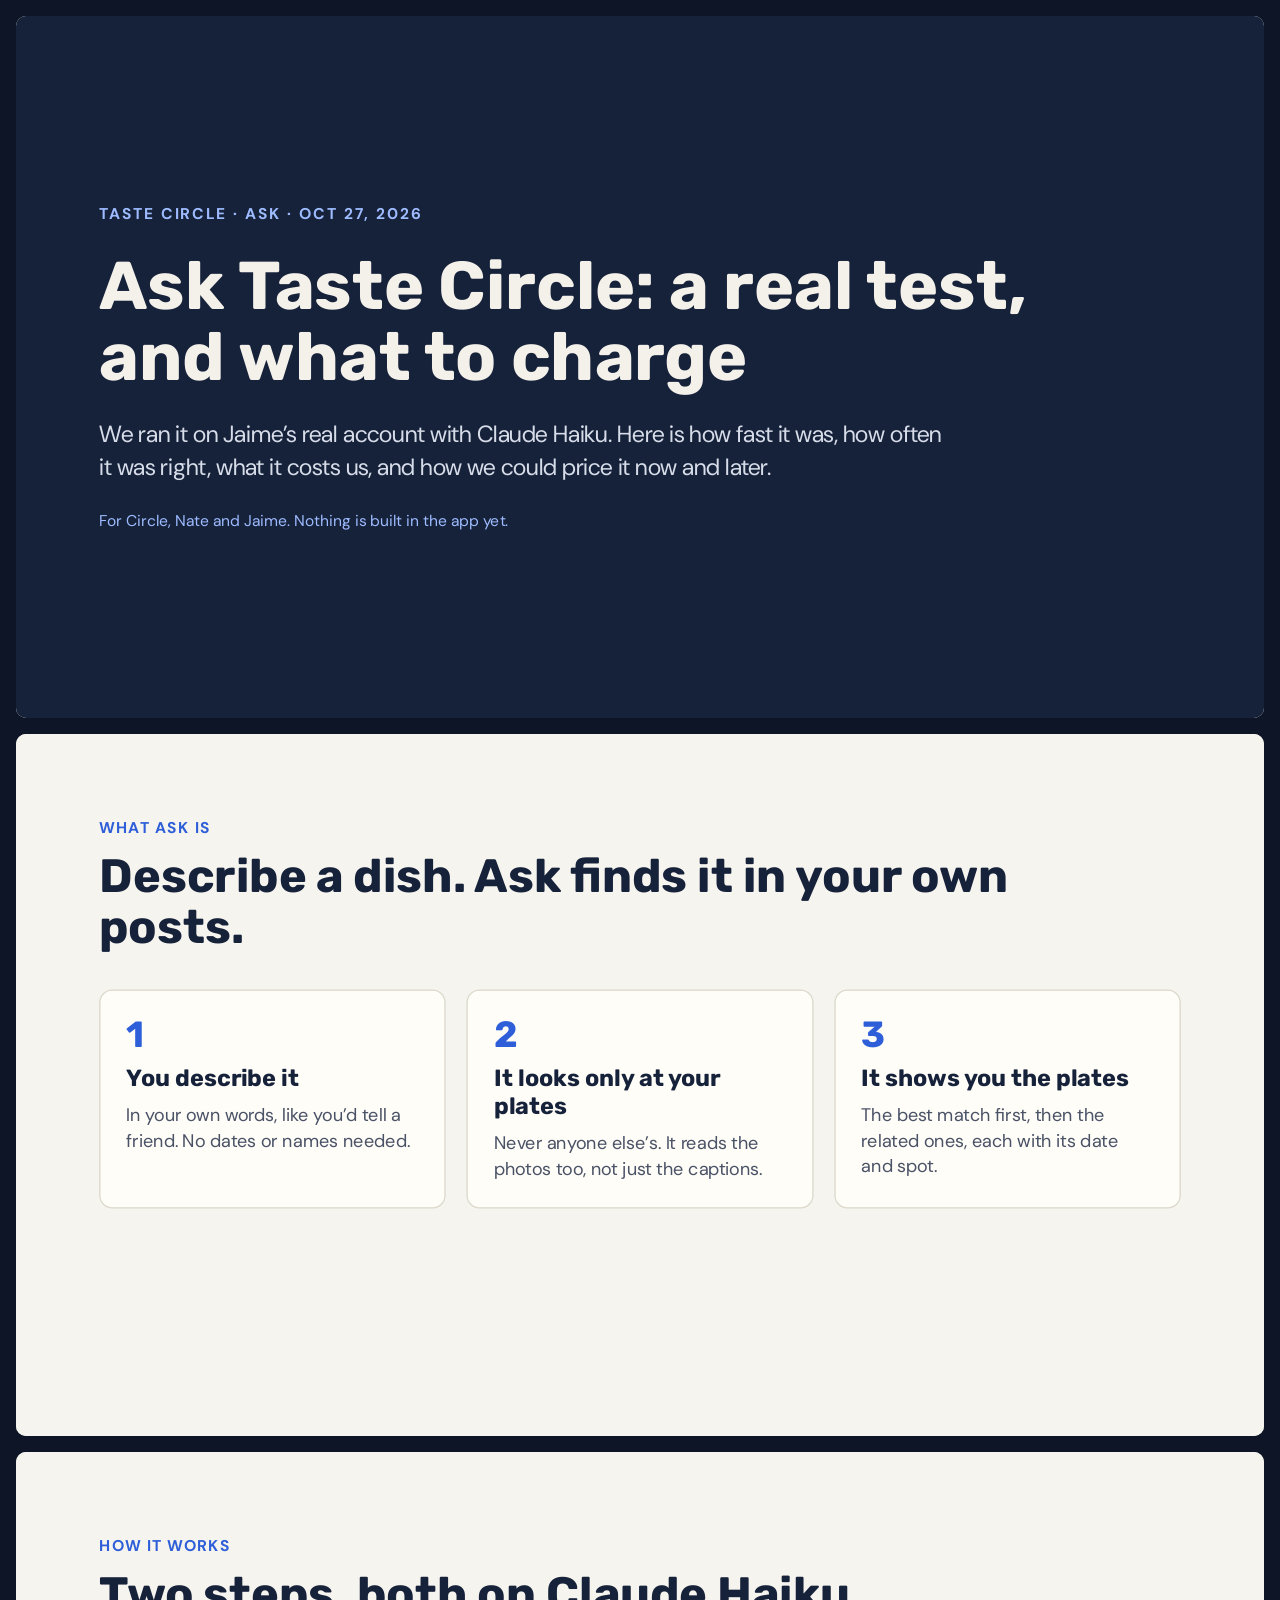
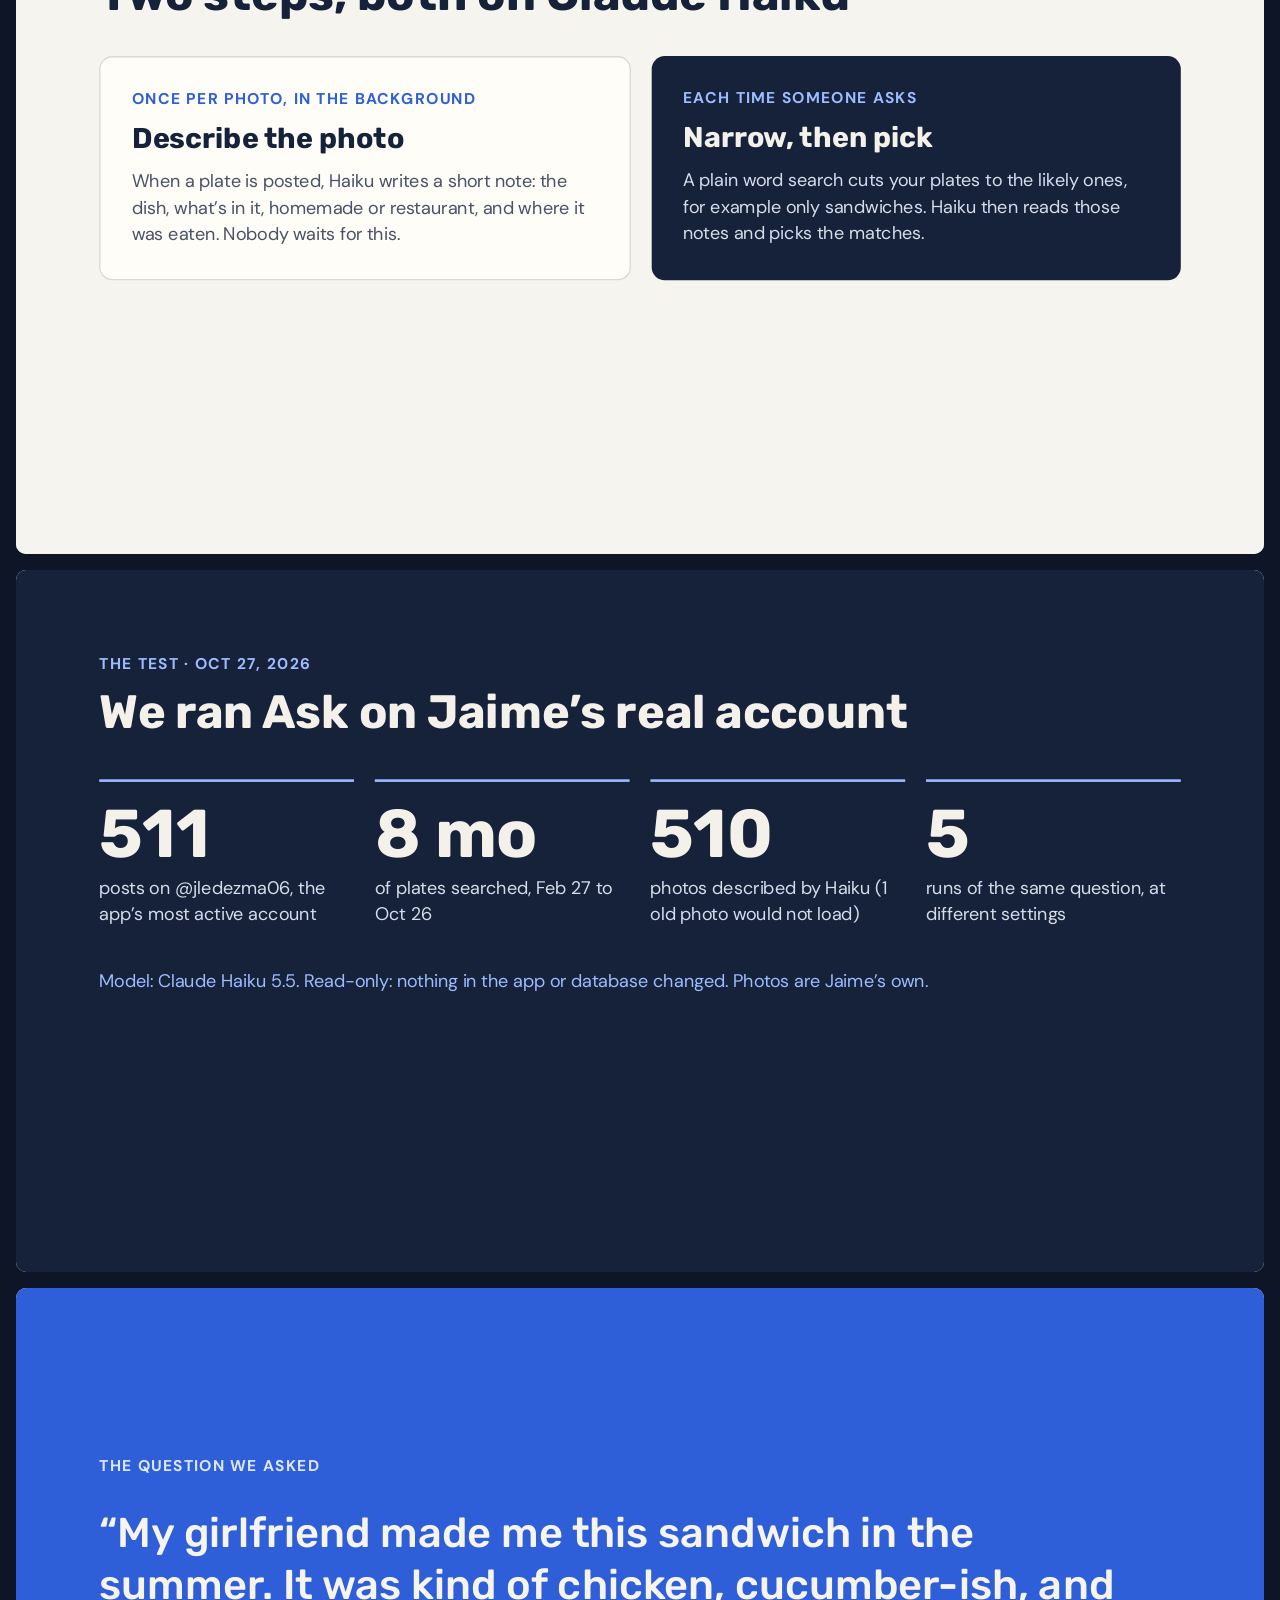
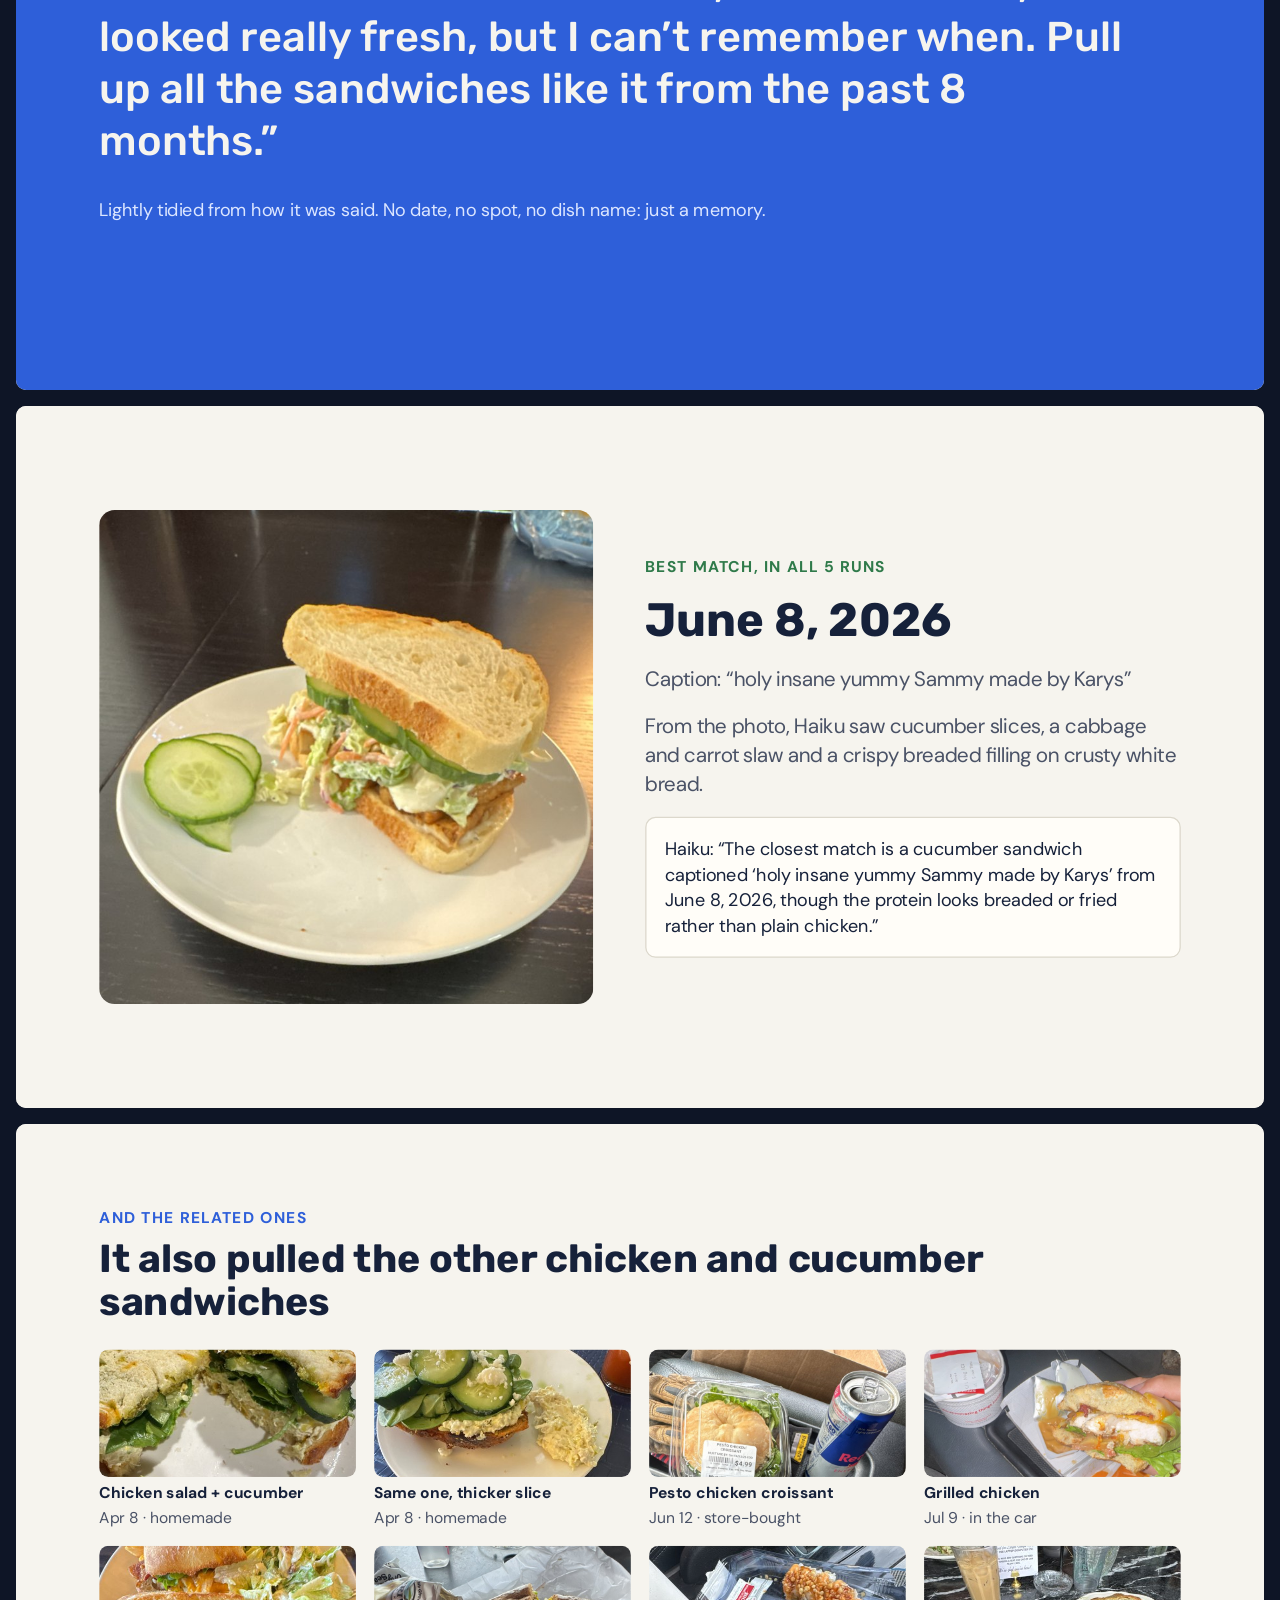
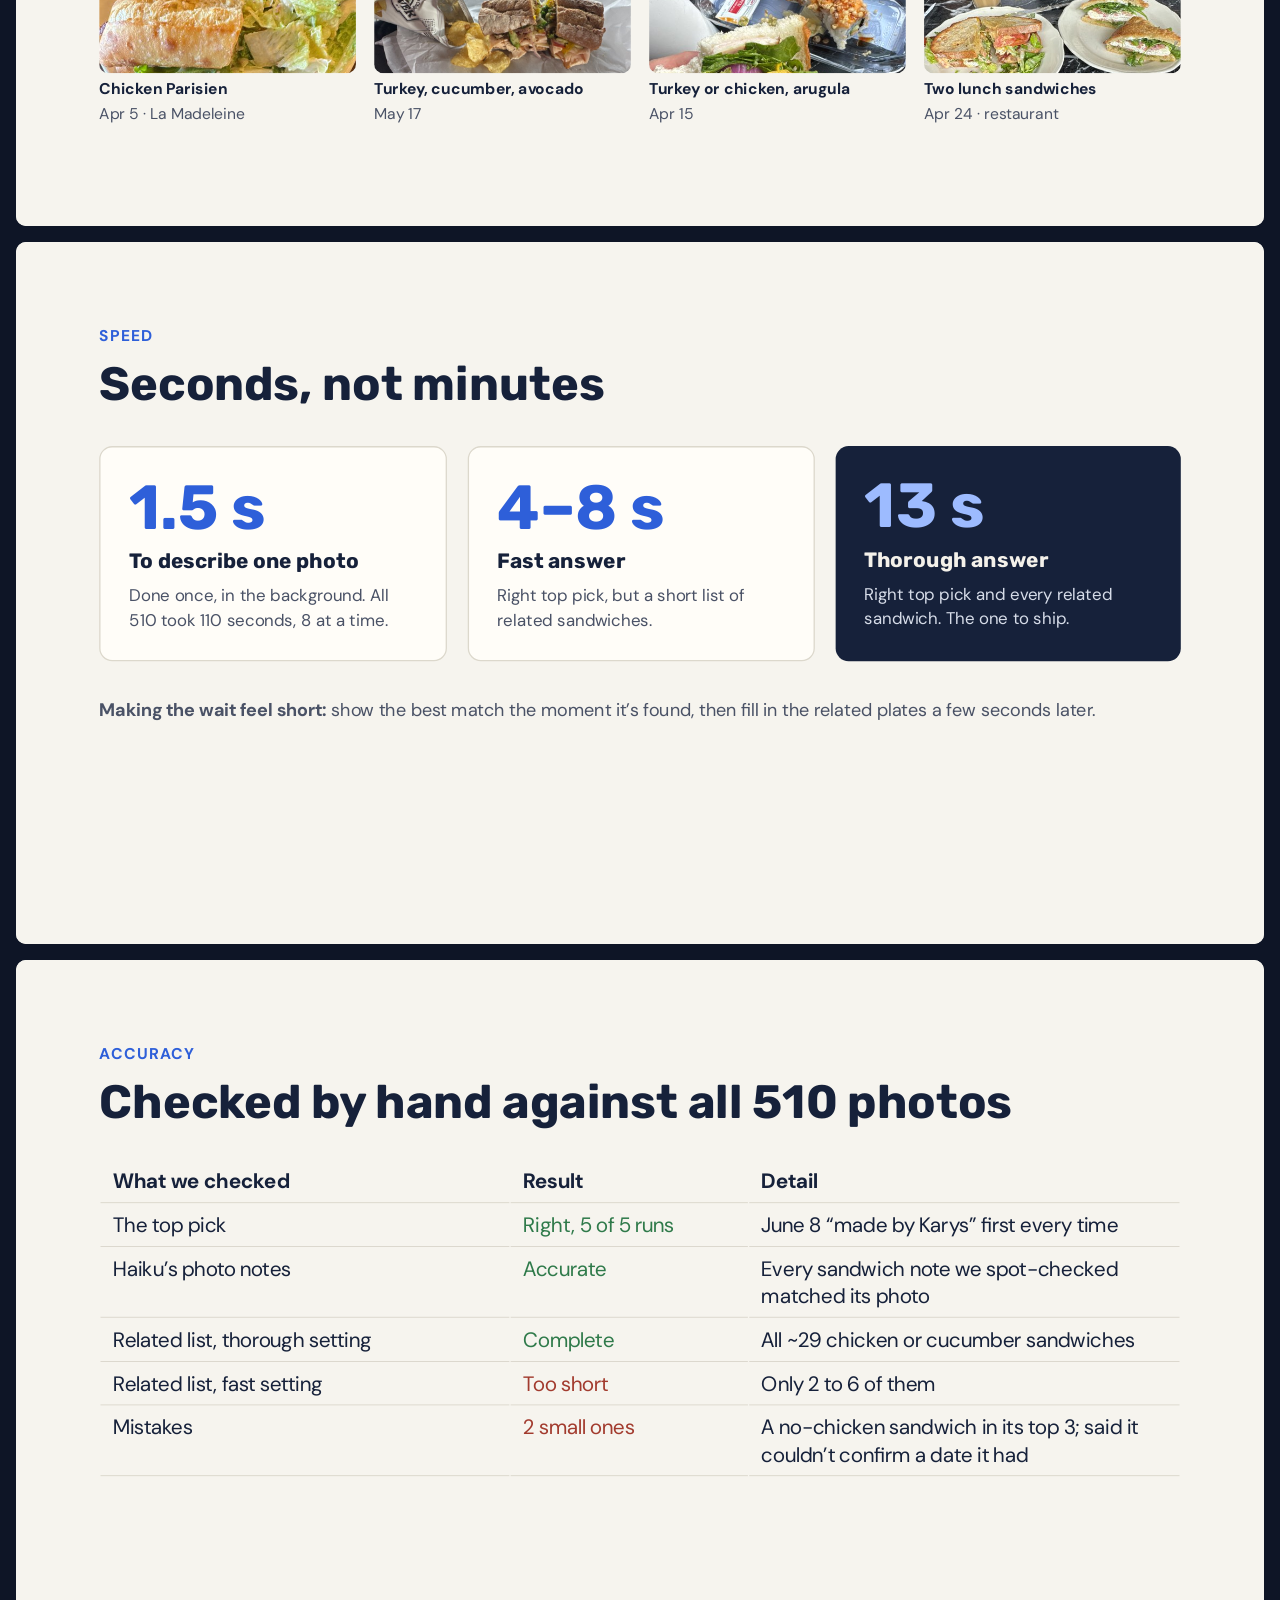
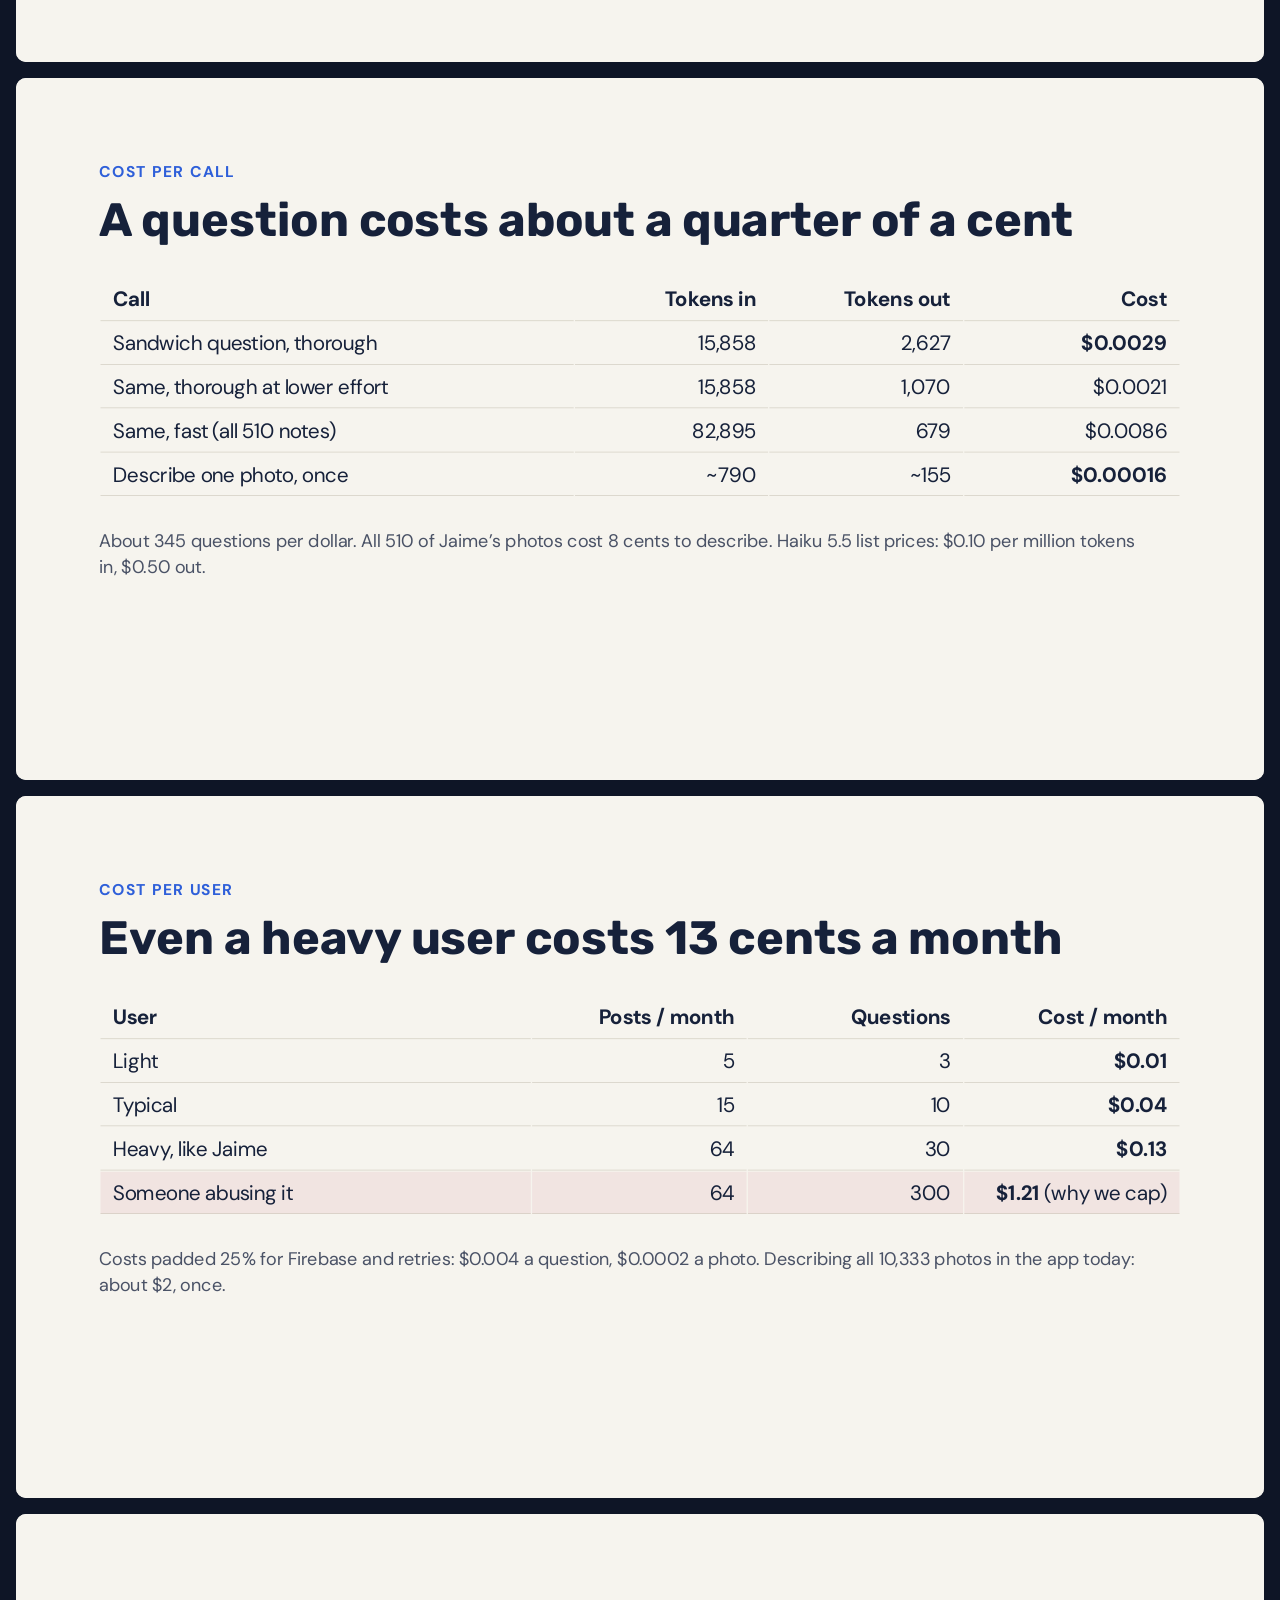
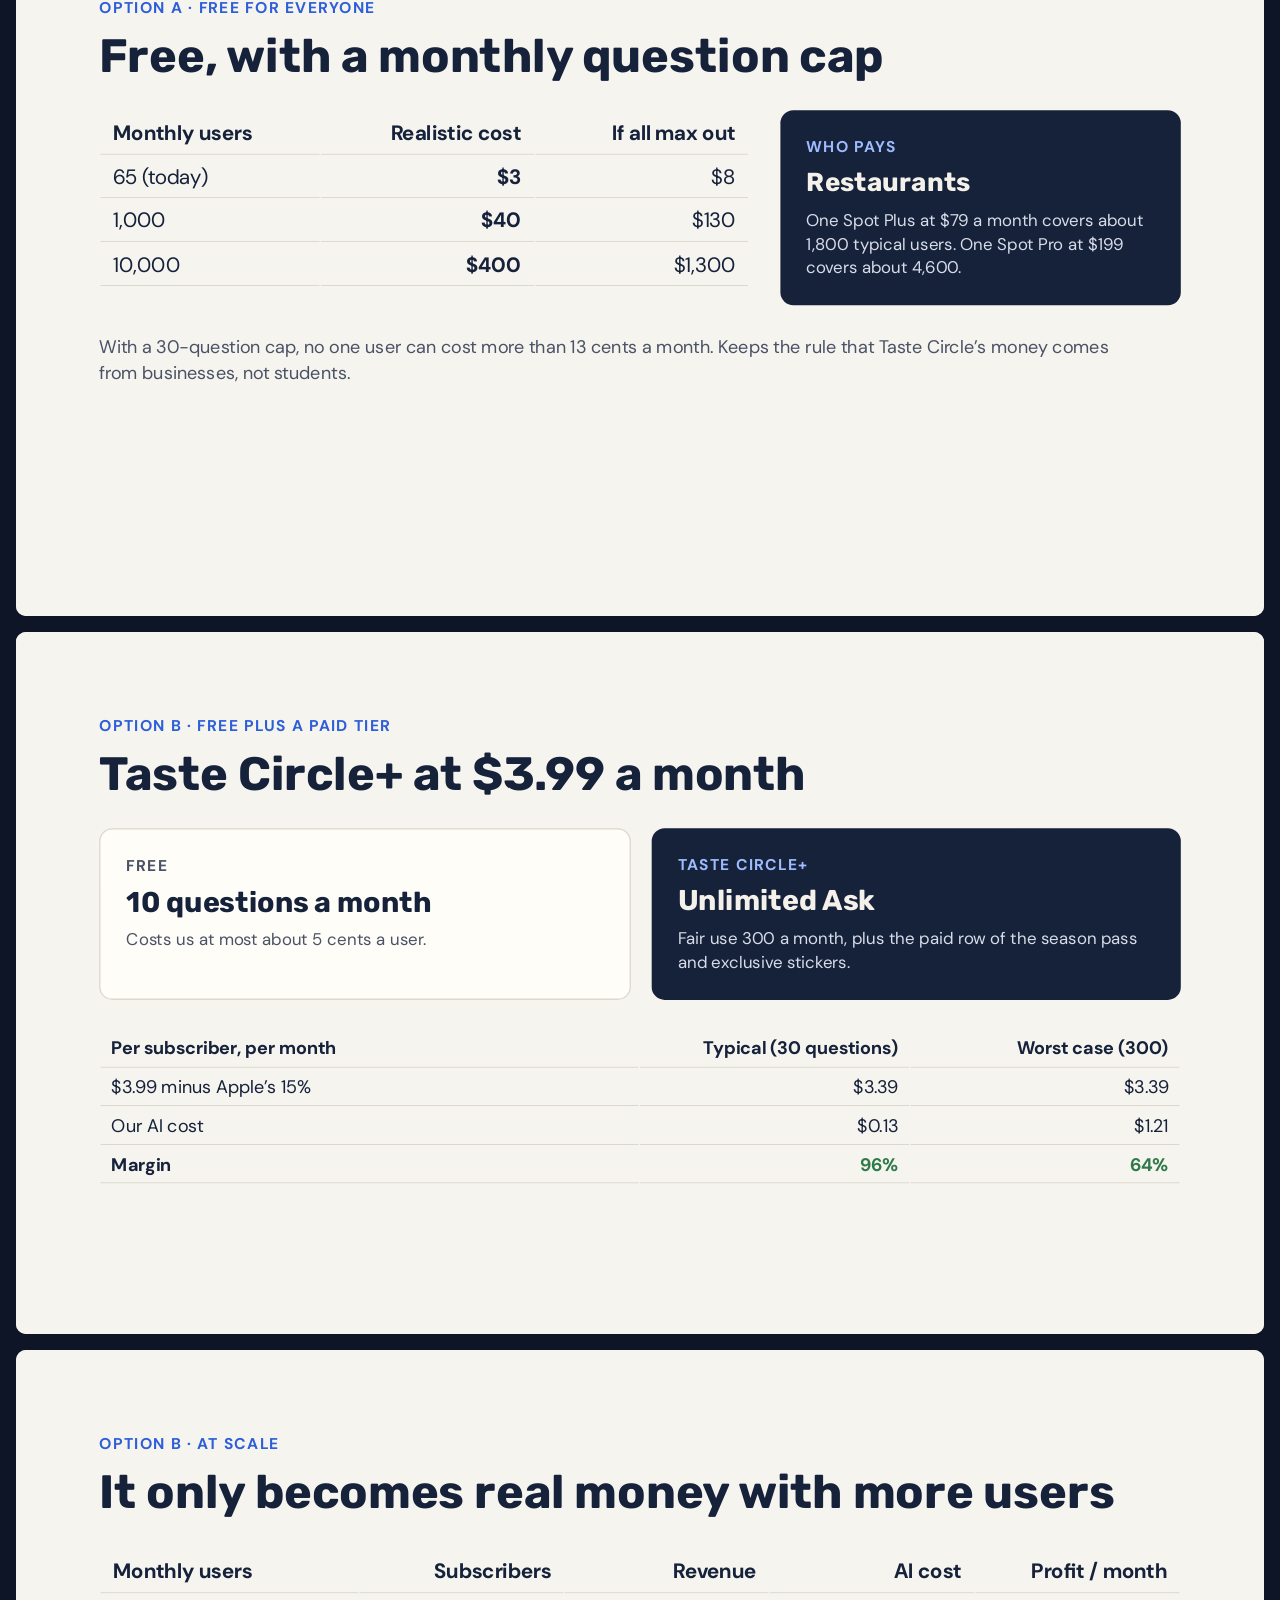
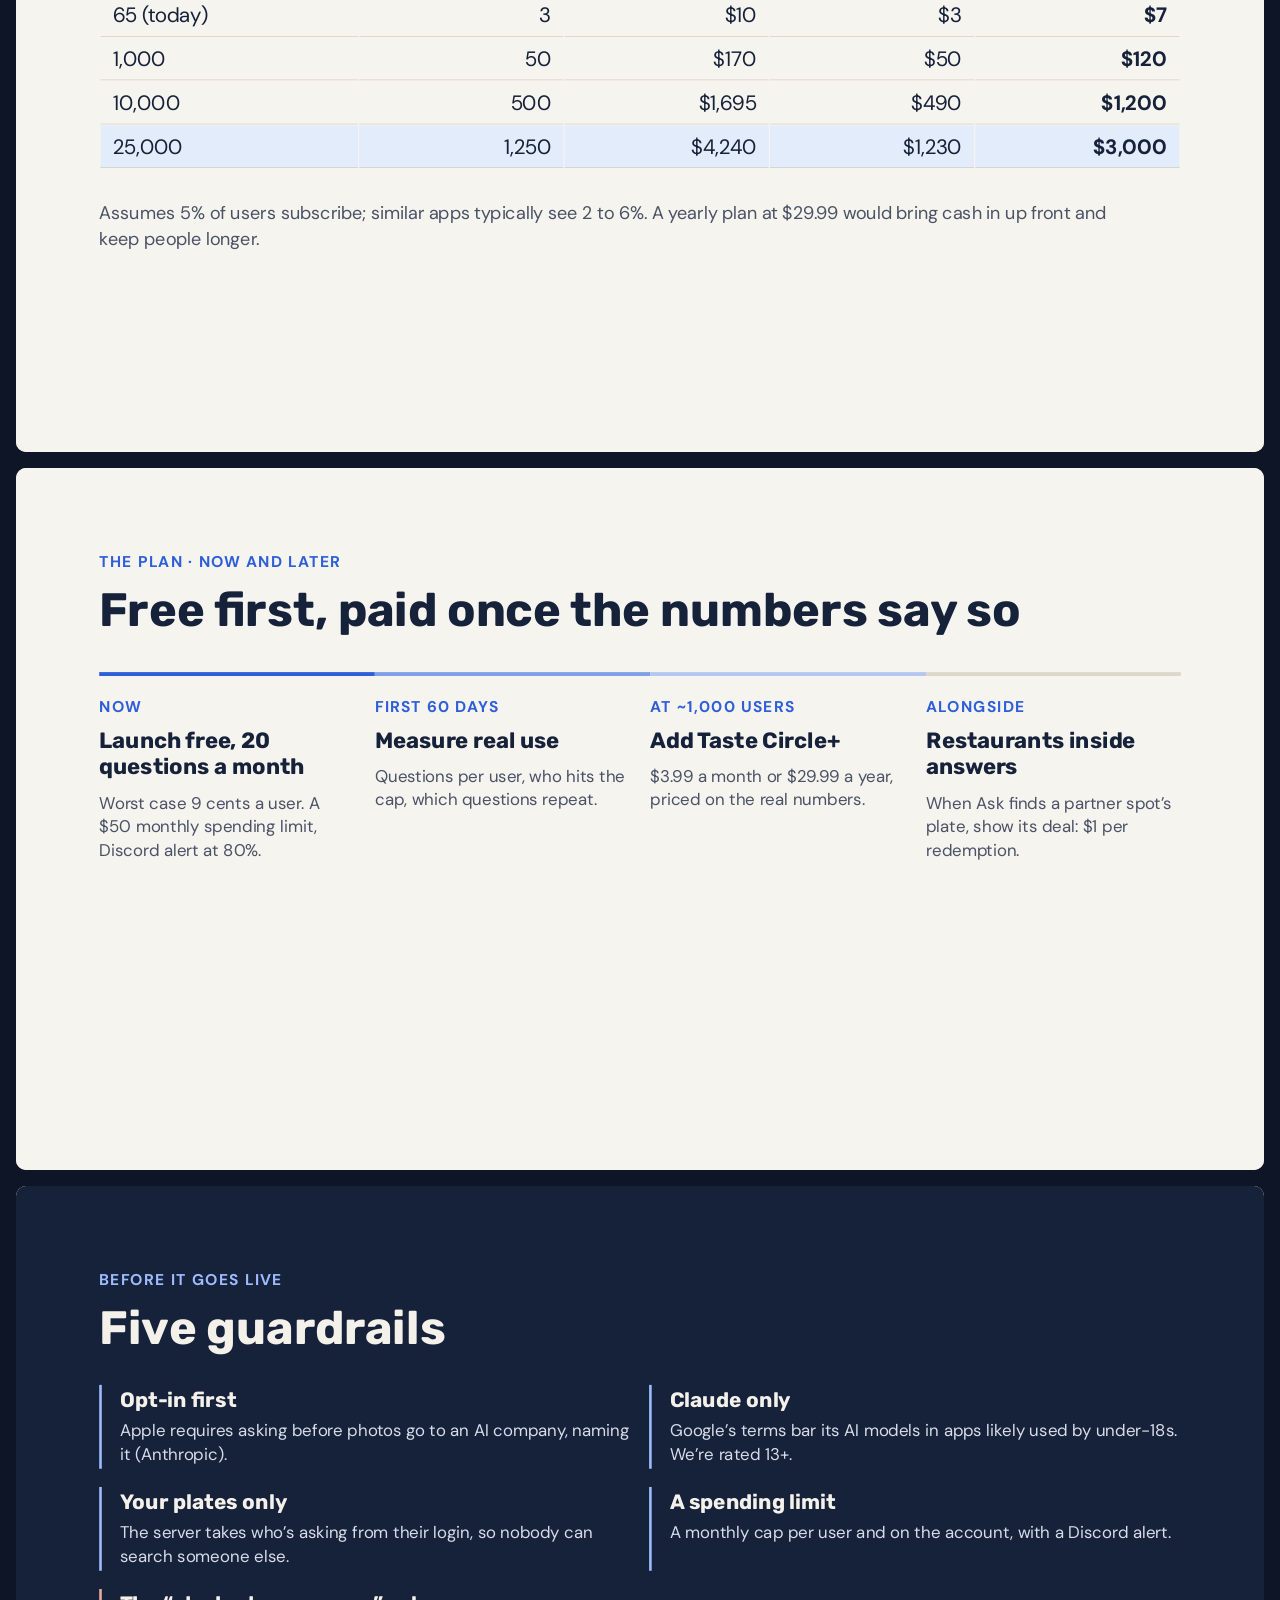
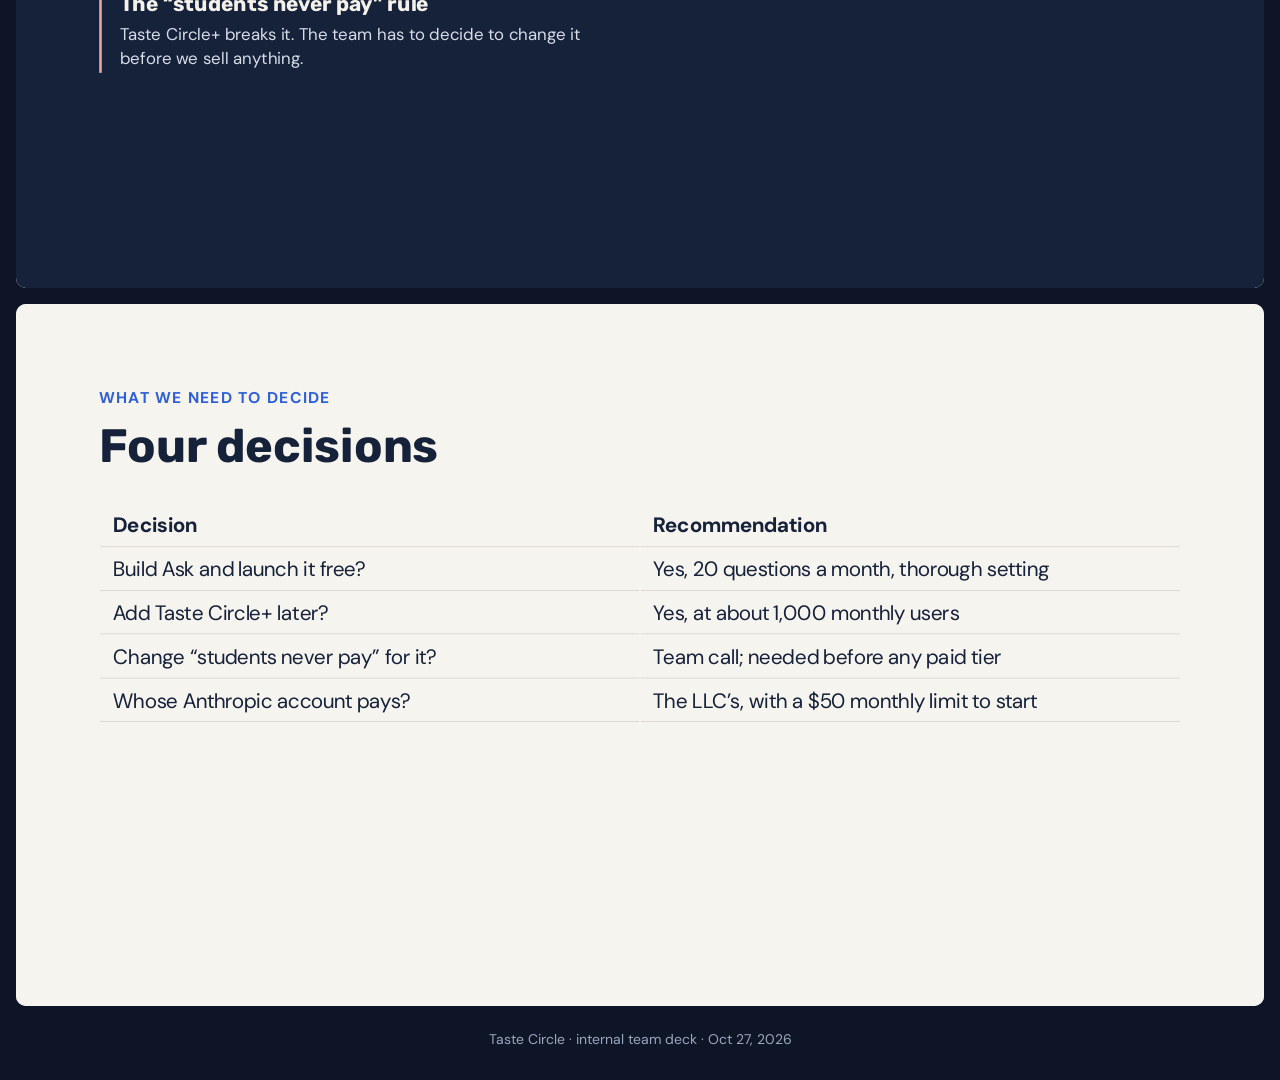
==== team/ask-pricing-q7m4/index.html @ 5ced9f23 "team: Ask test and pricing deck (unlisted, noindex) Co-Authored-By: Claude Opus 5.5 <noreply@anthrop" ====
<!doctype html>
<html lang="en">
<head>
<meta charset="utf-8">
<meta name="viewport" content="width=device-width, initial-scale=1">
<meta name="robots" content="noindex, nofollow">
<title>Ask Taste Circle: Test and Pricing</title>
<link rel="preconnect" href="https://fonts.googleapis.com"><link rel="preconnect" href="https://fonts.gstatic.com" crossorigin>
<link rel="stylesheet" href="https://fonts.googleapis.com/css2?family=Rubik:wght@500;700&family=DM+Sans:wght@400;600;700&display=swap">
<style>
*{margin:0;padding:0;box-sizing:border-box}
html,body{background:#0E1526}
main{max-width:1280px;margin:0 auto;padding:16px;display:flex;flex-direction:column;gap:16px}
.slide{position:relative;width:100%;aspect-ratio:16/9;overflow:hidden;border-radius:10px;background:#F6F4EE}
.slide>section{position:absolute;left:0;top:0;width:1920px;height:1080px;transform-origin:0 0}
td,th{padding:.35em .6em;border-bottom:1px solid #cfcabd;text-align:left;vertical-align:top} th{font-weight:700}
#guardrails td,#guardrails th,#test td{border-color:#3a4766}
footer{color:#9AA6BF;font:14px 'DM Sans',Arial,sans-serif;text-align:center;padding:8px 16px 32px}
</style>
</head>
<body>
<main>
<div class="slide" aria-label="Slide 1 of 17"><section id="cover" data-transition="fade" style="background:#16213A;color:#F4F1EA;font-family:'DM Sans', Arial, sans-serif;padding:128px;display:flex;flex-direction:column;justify-content:center;gap:40px">
<p style="font-size:24px;font-weight:700;letter-spacing:3px;color:#9DBBFF">TASTE CIRCLE · ASK · OCT 27, 2026</p>
<h1 style="font-family:'Rubik', Arial, sans-serif;font-size:104px;font-weight:700;line-height:1.05;width:1450px">Ask Taste Circle: a real test, and what to charge</h1>
<p style="font-size:36px;line-height:1.4;width:1300px;color:#D6DCE8">We ran it on Jaime’s real account with Claude Haiku. Here is how fast it was, how often it was right, what it costs us, and how we could price it now and later.</p>
<p style="font-size:24px;color:#9DBBFF">For Circle, Nate and Jaime. Nothing is built in the app yet.</p>

</section>
</div>
<div class="slide" aria-label="Slide 2 of 17"><section id="what" data-transition="fade" style="background:#F6F4EE;color:#16213A;font-family:'DM Sans', Arial, sans-serif;padding:128px;display:flex;flex-direction:column;gap:56px">
<div style="display:flex;flex-direction:column;gap:20px">
<p style="font-size:24px;font-weight:700;letter-spacing:2px;color:#2E5FD9">WHAT ASK IS</p>
<h2 style="font-family:'Rubik', Arial, sans-serif;font-size:72px;font-weight:700;line-height:1.1;width:1500px">Describe a dish. Ask finds it in your own posts.</h2>
</div>
<div style="display:flex;gap:32px">
<div style="flex:1;display:flex;flex-direction:column;gap:16px;background:#FFFDF8;padding:40px;border:2px solid #DCD8CC;border-radius:20px">
<p style="font-family:'Rubik', Arial, sans-serif;font-size:56px;font-weight:700;color:#2E5FD9;line-height:1">1</p>
<h3 style="font-family:'Rubik', Arial, sans-serif;font-size:36px;font-weight:700">You describe it</h3>
<p style="font-size:28px;line-height:1.4;color:#4A5266">In your own words, like you’d tell a friend. No dates or names needed.</p>
</div>
<div style="flex:1;display:flex;flex-direction:column;gap:16px;background:#FFFDF8;padding:40px;border:2px solid #DCD8CC;border-radius:20px">
<p style="font-family:'Rubik', Arial, sans-serif;font-size:56px;font-weight:700;color:#2E5FD9;line-height:1">2</p>
<h3 style="font-family:'Rubik', Arial, sans-serif;font-size:36px;font-weight:700">It looks only at your plates</h3>
<p style="font-size:28px;line-height:1.4;color:#4A5266">Never anyone else’s. It reads the photos too, not just the captions.</p>
</div>
<div style="flex:1;display:flex;flex-direction:column;gap:16px;background:#FFFDF8;padding:40px;border:2px solid #DCD8CC;border-radius:20px">
<p style="font-family:'Rubik', Arial, sans-serif;font-size:56px;font-weight:700;color:#2E5FD9;line-height:1">3</p>
<h3 style="font-family:'Rubik', Arial, sans-serif;font-size:36px;font-weight:700">It shows you the plates</h3>
<p style="font-size:28px;line-height:1.4;color:#4A5266">The best match first, then the related ones, each with its date and spot.</p>
</div>
</div>

</section>
</div>
<div class="slide" aria-label="Slide 3 of 17"><section id="how" data-transition="fade" style="background:#F6F4EE;color:#16213A;font-family:'DM Sans', Arial, sans-serif;padding:128px;display:flex;flex-direction:column;gap:56px">
<div style="display:flex;flex-direction:column;gap:20px">
<p style="font-size:24px;font-weight:700;letter-spacing:2px;color:#2E5FD9">HOW IT WORKS</p>
<h2 style="font-family:'Rubik', Arial, sans-serif;font-size:72px;font-weight:700;line-height:1.1">Two steps, both on Claude Haiku</h2>
</div>
<div style="display:flex;gap:32px">
<div style="flex:1;display:flex;flex-direction:column;gap:20px;background:#FFFDF8;padding:48px;border:2px solid #DCD8CC;border-radius:20px">
<p style="font-size:24px;font-weight:700;letter-spacing:2px;color:#2E5FD9">ONCE PER PHOTO, IN THE BACKGROUND</p>
<h3 style="font-family:'Rubik', Arial, sans-serif;font-size:44px;font-weight:700">Describe the photo</h3>
<p style="font-size:28px;line-height:1.45;color:#4A5266">When a plate is posted, Haiku writes a short note: the dish, what’s in it, homemade or restaurant, and where it was eaten. Nobody waits for this.</p>
</div>
<div style="flex:1;display:flex;flex-direction:column;gap:20px;background:#16213A;color:#F4F1EA;padding:48px;border-radius:20px">
<p style="font-size:24px;font-weight:700;letter-spacing:2px;color:#9DBBFF">EACH TIME SOMEONE ASKS</p>
<h3 style="font-family:'Rubik', Arial, sans-serif;font-size:44px;font-weight:700">Narrow, then pick</h3>
<p style="font-size:28px;line-height:1.45;color:#D6DCE8">A plain word search cuts your plates to the likely ones, for example only sandwiches. Haiku then reads those notes and picks the matches.</p>
</div>
</div>

</section>
</div>
<div class="slide" aria-label="Slide 4 of 17"><section id="test" data-transition="fade" style="background:#16213A;color:#F4F1EA;font-family:'DM Sans', Arial, sans-serif;padding:128px;display:flex;flex-direction:column;gap:64px">
<div style="display:flex;flex-direction:column;gap:20px">
<p style="font-size:24px;font-weight:700;letter-spacing:2px;color:#9DBBFF">THE TEST · OCT 27, 2026</p>
<h2 style="font-family:'Rubik', Arial, sans-serif;font-size:72px;font-weight:700;line-height:1.1">We ran Ask on Jaime’s real account</h2>
</div>
<div style="display:flex;gap:32px">
<div style="flex:1;display:flex;flex-direction:column;gap:12px;border-top:4px solid #9DBBFF;padding:28px 0 0 0">
<p style="font-family:'Rubik', Arial, sans-serif;font-size:104px;font-weight:700;line-height:1">511</p>
<p style="font-size:28px;line-height:1.4;color:#D6DCE8">posts on @jledezma06, the app’s most active account</p>
</div>
<div style="flex:1;display:flex;flex-direction:column;gap:12px;border-top:4px solid #9DBBFF;padding:28px 0 0 0">
<p style="font-family:'Rubik', Arial, sans-serif;font-size:104px;font-weight:700;line-height:1">8 mo</p>
<p style="font-size:28px;line-height:1.4;color:#D6DCE8">of plates searched, Feb 27 to Oct 26</p>
</div>
<div style="flex:1;display:flex;flex-direction:column;gap:12px;border-top:4px solid #9DBBFF;padding:28px 0 0 0">
<p style="font-family:'Rubik', Arial, sans-serif;font-size:104px;font-weight:700;line-height:1">510</p>
<p style="font-size:28px;line-height:1.4;color:#D6DCE8">photos described by Haiku (1 old photo would not load)</p>
</div>
<div style="flex:1;display:flex;flex-direction:column;gap:12px;border-top:4px solid #9DBBFF;padding:28px 0 0 0">
<p style="font-family:'Rubik', Arial, sans-serif;font-size:104px;font-weight:700;line-height:1">5</p>
<p style="font-size:28px;line-height:1.4;color:#D6DCE8">runs of the same question, at different settings</p>
</div>
</div>
<p style="font-size:28px;color:#9DBBFF">Model: Claude Haiku 5.5. Read-only: nothing in the app or database changed. Photos are Jaime’s own.</p>

</section>
</div>
<div class="slide" aria-label="Slide 5 of 17"><section id="question" data-transition="fade" style="background:#2E5FD9;color:#F6F4EE;font-family:'DM Sans', Arial, sans-serif;padding:128px;display:flex;flex-direction:column;justify-content:center;gap:48px">
<p style="font-size:24px;font-weight:700;letter-spacing:2px;color:#DCE6FF">THE QUESTION WE ASKED</p>
<p style="font-family:'Rubik', Arial, sans-serif;font-size:64px;font-weight:500;line-height:1.25;width:1600px">“My girlfriend made me this sandwich in the summer. It was kind of chicken, cucumber-ish, and looked really fresh, but I can’t remember when. Pull up all the sandwiches like it from the past 8 months.”</p>
<p style="font-size:28px;color:#DCE6FF">Lightly tidied from how it was said. No date, no spot, no dish name: just a memory.</p>

</section>
</div>
<div class="slide" aria-label="Slide 6 of 17"><section id="best" data-transition="fade" style="background:#F6F4EE;color:#16213A;font-family:'DM Sans', Arial, sans-serif;padding:128px;display:flex;flex-direction:row;align-items:center;gap:80px">
<img src="img/j280.jpg" alt="Jaime’s June 8 sandwich: crispy chicken, cucumber slices and slaw on crusty bread, cucumber slices on the side" style="width:760px;height:760px;object-fit:cover;border-radius:24px">
<div style="flex:1;display:flex;flex-direction:column;gap:28px">
<p style="font-size:24px;font-weight:700;letter-spacing:2px;color:#2F7A4A">BEST MATCH, IN ALL 5 RUNS</p>
<h2 style="font-family:'Rubik', Arial, sans-serif;font-size:72px;font-weight:700;line-height:1.1">June 8, 2026</h2>
<p style="font-size:32px;line-height:1.4;color:#4A5266">Caption: “holy insane yummy Sammy made by Karys”</p>
<p style="font-size:32px;line-height:1.4;color:#4A5266">From the photo, Haiku saw cucumber slices, a cabbage and carrot slaw and a crispy breaded filling on crusty white bread.</p>
<p style="font-size:28px;line-height:1.4;background:#FFFDF8;border:2px solid #DCD8CC;border-radius:16px;padding:28px">Haiku: “The closest match is a cucumber sandwich captioned ‘holy insane yummy Sammy made by Karys’ from June 8, 2026, though the protein looks breaded or fried rather than plain chicken.”</p>
</div>

</section>
</div>
<div class="slide" aria-label="Slide 7 of 17"><section id="related" data-transition="fade" style="background:#F6F4EE;color:#16213A;font-family:'DM Sans', Arial, sans-serif;padding:128px;display:flex;flex-direction:column;gap:40px">
<div style="display:flex;flex-direction:column;gap:16px">
<p style="font-size:24px;font-weight:700;letter-spacing:2px;color:#2E5FD9">AND THE RELATED ONES</p>
<h2 style="font-family:'Rubik', Arial, sans-serif;font-size:60px;font-weight:700;line-height:1.1">It also pulled the other chicken and cucumber sandwiches</h2>
</div>
<div style="display:grid;grid-template-columns:1fr 1fr 1fr 1fr;gap:28px">
<div style="display:flex;flex-direction:column;gap:8px"><img src="img/j425.jpg" alt="Homemade chicken salad and cucumber sandwich" style="width:395px;height:196px;object-fit:cover;border-radius:14px"><p style="font-size:24px;font-weight:700">Chicken salad + cucumber</p><p style="font-size:24px;color:#4A5266">Apr 8 · homemade</p></div>
<div style="display:flex;flex-direction:column;gap:8px"><img src="img/j424.jpg" alt="Same sandwich, thicker slice, open-faced with cucumber" style="width:395px;height:196px;object-fit:cover;border-radius:14px"><p style="font-size:24px;font-weight:700">Same one, thicker slice</p><p style="font-size:24px;color:#4A5266">Apr 8 · homemade</p></div>
<div style="display:flex;flex-direction:column;gap:8px"><img src="img/j270.jpg" alt="Store-bought pesto chicken croissant in a plastic box in a car" style="width:395px;height:196px;object-fit:cover;border-radius:14px"><p style="font-size:24px;font-weight:700">Pesto chicken croissant</p><p style="font-size:24px;color:#4A5266">Jun 12 · store-bought</p></div>
<div style="display:flex;flex-direction:column;gap:8px"><img src="img/j215.jpg" alt="Grilled chicken sandwich eaten in a car" style="width:395px;height:196px;object-fit:cover;border-radius:14px"><p style="font-size:24px;font-weight:700">Grilled chicken</p><p style="font-size:24px;color:#4A5266">Jul 9 · in the car</p></div>
<div style="display:flex;flex-direction:column;gap:8px"><img src="img/j431.jpg" alt="Chicken Parisien sandwich with Caesar salad" style="width:395px;height:196px;object-fit:cover;border-radius:14px"><p style="font-size:24px;font-weight:700">Chicken Parisien</p><p style="font-size:24px;color:#4A5266">Apr 5 · La Madeleine</p></div>
<div style="display:flex;flex-direction:column;gap:8px"><img src="img/j341.jpg" alt="Turkey sandwich with cucumber and avocado and chips" style="width:395px;height:196px;object-fit:cover;border-radius:14px"><p style="font-size:24px;font-weight:700">Turkey, cucumber, avocado</p><p style="font-size:24px;color:#4A5266">May 17</p></div>
<div style="display:flex;flex-direction:column;gap:8px"><img src="img/j415.jpg" alt="Turkey or chicken sandwich with arugula held in a car" style="width:395px;height:196px;object-fit:cover;border-radius:14px"><p style="font-size:24px;font-weight:700">Turkey or chicken, arugula</p><p style="font-size:24px;color:#4A5266">Apr 15</p></div>
<div style="display:flex;flex-direction:column;gap:8px"><img src="img/j391.jpg" alt="Two lunch sandwiches at a restaurant table" style="width:395px;height:196px;object-fit:cover;border-radius:14px"><p style="font-size:24px;font-weight:700">Two lunch sandwiches</p><p style="font-size:24px;color:#4A5266">Apr 24 · restaurant</p></div>
</div>

</section>
</div>
<div class="slide" aria-label="Slide 8 of 17"><section id="speed" data-transition="fade" style="background:#F6F4EE;color:#16213A;font-family:'DM Sans', Arial, sans-serif;padding:128px;display:flex;flex-direction:column;gap:56px">
<div style="display:flex;flex-direction:column;gap:20px">
<p style="font-size:24px;font-weight:700;letter-spacing:2px;color:#2E5FD9">SPEED</p>
<h2 style="font-family:'Rubik', Arial, sans-serif;font-size:72px;font-weight:700;line-height:1.1">Seconds, not minutes</h2>
</div>
<div style="display:flex;gap:32px">
<div style="flex:1;display:flex;flex-direction:column;gap:16px;background:#FFFDF8;padding:44px;border:2px solid #DCD8CC;border-radius:20px">
<p style="font-family:'Rubik', Arial, sans-serif;font-size:96px;font-weight:700;line-height:1;color:#2E5FD9">1.5 s</p>
<h3 style="font-family:'Rubik', Arial, sans-serif;font-size:32px;font-weight:700">To describe one photo</h3>
<p style="font-size:26px;line-height:1.4;color:#4A5266">Done once, in the background. All 510 took 110 seconds, 8 at a time.</p>
</div>
<div style="flex:1;display:flex;flex-direction:column;gap:16px;background:#FFFDF8;padding:44px;border:2px solid #DCD8CC;border-radius:20px">
<p style="font-family:'Rubik', Arial, sans-serif;font-size:96px;font-weight:700;line-height:1;color:#2E5FD9">4–8 s</p>
<h3 style="font-family:'Rubik', Arial, sans-serif;font-size:32px;font-weight:700">Fast answer</h3>
<p style="font-size:26px;line-height:1.4;color:#4A5266">Right top pick, but a short list of related sandwiches.</p>
</div>
<div style="flex:1;display:flex;flex-direction:column;gap:16px;background:#16213A;color:#F4F1EA;padding:44px;border-radius:20px">
<p style="font-family:'Rubik', Arial, sans-serif;font-size:96px;font-weight:700;line-height:1;color:#9DBBFF">13 s</p>
<h3 style="font-family:'Rubik', Arial, sans-serif;font-size:32px;font-weight:700">Thorough answer</h3>
<p style="font-size:26px;line-height:1.4;color:#D6DCE8">Right top pick and every related sandwich. The one to ship.</p>
</div>
</div>
<p style="font-size:28px;line-height:1.4;color:#4A5266;width:1600px"><b>Making the wait feel short:</b> show the best match the moment it’s found, then fill in the related plates a few seconds later.</p>

</section>
</div>
<div class="slide" aria-label="Slide 9 of 17"><section id="accuracy" data-transition="fade" style="background:#F6F4EE;color:#16213A;font-family:'DM Sans', Arial, sans-serif;padding:128px;display:flex;flex-direction:column;gap:48px">
<div style="display:flex;flex-direction:column;gap:20px">
<p style="font-size:24px;font-weight:700;letter-spacing:2px;color:#2E5FD9">ACCURACY</p>
<h2 style="font-family:'Rubik', Arial, sans-serif;font-size:72px;font-weight:700;line-height:1.1">Checked by hand against all 510 photos</h2>
</div>
<table style="font-size:32px;color:#16213A;width:1664px">
<tr><th style="width:38%;text-align:left">What we checked</th><th style="width:22%;text-align:left">Result</th><th style="width:40%;text-align:left">Detail</th></tr>
<tr><td>The top pick</td><td style="color:#2F7A4A">Right, 5 of 5 runs</td><td>June 8 “made by Karys” first every time</td></tr>
<tr><td>Haiku’s photo notes</td><td style="color:#2F7A4A">Accurate</td><td>Every sandwich note we spot-checked matched its photo</td></tr>
<tr><td>Related list, thorough setting</td><td style="color:#2F7A4A">Complete</td><td>All ~29 chicken or cucumber sandwiches</td></tr>
<tr><td>Related list, fast setting</td><td style="color:#A23B2E">Too short</td><td>Only 2 to 6 of them</td></tr>
<tr><td>Mistakes</td><td style="color:#A23B2E">2 small ones</td><td>A no-chicken sandwich in its top 3; said it couldn’t confirm a date it had</td></tr>
</table>

</section>
</div>
<div class="slide" aria-label="Slide 10 of 17"><section id="percall" data-transition="fade" style="background:#F6F4EE;color:#16213A;font-family:'DM Sans', Arial, sans-serif;padding:128px;display:flex;flex-direction:column;gap:48px">
<div style="display:flex;flex-direction:column;gap:20px">
<p style="font-size:24px;font-weight:700;letter-spacing:2px;color:#2E5FD9">COST PER CALL</p>
<h2 style="font-family:'Rubik', Arial, sans-serif;font-size:72px;font-weight:700;line-height:1.1">A question costs about a quarter of a cent</h2>
</div>
<table style="font-size:32px;color:#16213A;width:1664px">
<tr><th style="width:44%;text-align:left">Call</th><th style="width:18%;text-align:right">Tokens in</th><th style="width:18%;text-align:right">Tokens out</th><th style="width:20%;text-align:right">Cost</th></tr>
<tr><td>Sandwich question, thorough</td><td style="text-align:right">15,858</td><td style="text-align:right">2,627</td><td style="text-align:right"><b>$0.0029</b></td></tr>
<tr><td>Same, thorough at lower effort</td><td style="text-align:right">15,858</td><td style="text-align:right">1,070</td><td style="text-align:right">$0.0021</td></tr>
<tr><td>Same, fast (all 510 notes)</td><td style="text-align:right">82,895</td><td style="text-align:right">679</td><td style="text-align:right">$0.0086</td></tr>
<tr><td>Describe one photo, once</td><td style="text-align:right">~790</td><td style="text-align:right">~155</td><td style="text-align:right"><b>$0.00016</b></td></tr>
</table>
<p style="font-size:28px;line-height:1.4;color:#4A5266;width:1600px">About 345 questions per dollar. All 510 of Jaime’s photos cost 8 cents to describe. Haiku 5.5 list prices: $0.10 per million tokens in, $0.50 out.</p>

</section>
</div>
<div class="slide" aria-label="Slide 11 of 17"><section id="peruser" data-transition="fade" style="background:#F6F4EE;color:#16213A;font-family:'DM Sans', Arial, sans-serif;padding:128px;display:flex;flex-direction:column;gap:48px">
<div style="display:flex;flex-direction:column;gap:20px">
<p style="font-size:24px;font-weight:700;letter-spacing:2px;color:#2E5FD9">COST PER USER</p>
<h2 style="font-family:'Rubik', Arial, sans-serif;font-size:72px;font-weight:700;line-height:1.1">Even a heavy user costs 13 cents a month</h2>
</div>
<table style="font-size:32px;color:#16213A;width:1664px">
<tr><th style="width:40%;text-align:left">User</th><th style="width:20%;text-align:right">Posts / month</th><th style="width:20%;text-align:right">Questions</th><th style="width:20%;text-align:right">Cost / month</th></tr>
<tr><td>Light</td><td style="text-align:right">5</td><td style="text-align:right">3</td><td style="text-align:right"><b>$0.01</b></td></tr>
<tr><td>Typical</td><td style="text-align:right">15</td><td style="text-align:right">10</td><td style="text-align:right"><b>$0.04</b></td></tr>
<tr><td>Heavy, like Jaime</td><td style="text-align:right">64</td><td style="text-align:right">30</td><td style="text-align:right"><b>$0.13</b></td></tr>
<tr style="background:#F1E4E1"><td>Someone abusing it</td><td style="text-align:right">64</td><td style="text-align:right">300</td><td style="text-align:right"><b>$1.21</b> (why we cap)</td></tr>
</table>
<p style="font-size:28px;line-height:1.4;color:#4A5266;width:1600px">Costs padded 25% for Firebase and retries: $0.004 a question, $0.0002 a photo. Describing all 10,333 photos in the app today: about $2, once.</p>

</section>
</div>
<div class="slide" aria-label="Slide 12 of 17"><section id="free" data-transition="fade" style="background:#F6F4EE;color:#16213A;font-family:'DM Sans', Arial, sans-serif;padding:128px;display:flex;flex-direction:column;gap:44px">
<div style="display:flex;flex-direction:column;gap:20px">
<p style="font-size:24px;font-weight:700;letter-spacing:2px;color:#2E5FD9">OPTION A · FREE FOR EVERYONE</p>
<h2 style="font-family:'Rubik', Arial, sans-serif;font-size:72px;font-weight:700;line-height:1.1">Free, with a monthly question cap</h2>
</div>
<div style="display:flex;gap:48px;align-items:start">
<table style="font-size:32px;color:#16213A;width:1000px">
<tr><th style="width:34%;text-align:left">Monthly users</th><th style="width:33%;text-align:right">Realistic cost</th><th style="width:33%;text-align:right">If all max out</th></tr>
<tr><td>65 (today)</td><td style="text-align:right"><b>$3</b></td><td style="text-align:right">$8</td></tr>
<tr><td>1,000</td><td style="text-align:right"><b>$40</b></td><td style="text-align:right">$130</td></tr>
<tr><td>10,000</td><td style="text-align:right"><b>$400</b></td><td style="text-align:right">$1,300</td></tr>
</table>
<div style="flex:1;display:flex;flex-direction:column;gap:16px;background:#16213A;color:#F4F1EA;padding:40px;border-radius:20px">
<p style="font-size:24px;font-weight:700;letter-spacing:2px;color:#9DBBFF">WHO PAYS</p>
<p style="font-family:'Rubik', Arial, sans-serif;font-size:40px;font-weight:700;line-height:1.2">Restaurants</p>
<p style="font-size:26px;line-height:1.4;color:#D6DCE8">One Spot Plus at $79 a month covers about 1,800 typical users. One Spot Pro at $199 covers about 4,600.</p>
</div>
</div>
<p style="font-size:28px;line-height:1.4;color:#4A5266;width:1600px">With a 30-question cap, no one user can cost more than 13 cents a month. Keeps the rule that Taste Circle’s money comes from businesses, not students.</p>

</section>
</div>
<div class="slide" aria-label="Slide 13 of 17"><section id="paid" data-transition="fade" style="background:#F6F4EE;color:#16213A;font-family:'DM Sans', Arial, sans-serif;padding:128px;display:flex;flex-direction:column;gap:44px">
<div style="display:flex;flex-direction:column;gap:20px">
<p style="font-size:24px;font-weight:700;letter-spacing:2px;color:#2E5FD9">OPTION B · FREE PLUS A PAID TIER</p>
<h2 style="font-family:'Rubik', Arial, sans-serif;font-size:72px;font-weight:700;line-height:1.1">Taste Circle+ at $3.99 a month</h2>
</div>
<div style="display:flex;gap:32px">
<div style="flex:1;display:flex;flex-direction:column;gap:14px;background:#FFFDF8;padding:40px;border:2px solid #DCD8CC;border-radius:20px">
<p style="font-size:24px;font-weight:700;letter-spacing:2px;color:#4A5266">FREE</p>
<p style="font-family:'Rubik', Arial, sans-serif;font-size:44px;font-weight:700">10 questions a month</p>
<p style="font-size:26px;line-height:1.4;color:#4A5266">Costs us at most about 5 cents a user.</p>
</div>
<div style="flex:1;display:flex;flex-direction:column;gap:14px;background:#16213A;color:#F4F1EA;padding:40px;border-radius:20px">
<p style="font-size:24px;font-weight:700;letter-spacing:2px;color:#9DBBFF">TASTE CIRCLE+</p>
<p style="font-family:'Rubik', Arial, sans-serif;font-size:44px;font-weight:700">Unlimited Ask</p>
<p style="font-size:26px;line-height:1.4;color:#D6DCE8">Fair use 300 a month, plus the paid row of the season pass and exclusive stickers.</p>
</div>
</div>
<table style="font-size:28px;color:#16213A;width:1664px">
<tr><th style="width:50%;text-align:left">Per subscriber, per month</th><th style="width:25%;text-align:right">Typical (30 questions)</th><th style="width:25%;text-align:right">Worst case (300)</th></tr>
<tr><td>$3.99 minus Apple’s 15%</td><td style="text-align:right">$3.39</td><td style="text-align:right">$3.39</td></tr>
<tr><td>Our AI cost</td><td style="text-align:right">$0.13</td><td style="text-align:right">$1.21</td></tr>
<tr><td><b>Margin</b></td><td style="text-align:right;color:#2F7A4A"><b>96%</b></td><td style="text-align:right;color:#2F7A4A"><b>64%</b></td></tr>
</table>

</section>
</div>
<div class="slide" aria-label="Slide 14 of 17"><section id="profit" data-transition="fade" style="background:#F6F4EE;color:#16213A;font-family:'DM Sans', Arial, sans-serif;padding:128px;display:flex;flex-direction:column;gap:48px">
<div style="display:flex;flex-direction:column;gap:20px">
<p style="font-size:24px;font-weight:700;letter-spacing:2px;color:#2E5FD9">OPTION B · AT SCALE</p>
<h2 style="font-family:'Rubik', Arial, sans-serif;font-size:72px;font-weight:700;line-height:1.1">It only becomes real money with more users</h2>
</div>
<table style="font-size:32px;color:#16213A;width:1664px">
<tr><th style="width:24%;text-align:left">Monthly users</th><th style="width:19%;text-align:right">Subscribers</th><th style="width:19%;text-align:right">Revenue</th><th style="width:19%;text-align:right">AI cost</th><th style="width:19%;text-align:right">Profit / month</th></tr>
<tr><td>65 (today)</td><td style="text-align:right">3</td><td style="text-align:right">$10</td><td style="text-align:right">$3</td><td style="text-align:right"><b>$7</b></td></tr>
<tr><td>1,000</td><td style="text-align:right">50</td><td style="text-align:right">$170</td><td style="text-align:right">$50</td><td style="text-align:right"><b>$120</b></td></tr>
<tr><td>10,000</td><td style="text-align:right">500</td><td style="text-align:right">$1,695</td><td style="text-align:right">$490</td><td style="text-align:right"><b>$1,200</b></td></tr>
<tr style="background:#E3ECFB"><td>25,000</td><td style="text-align:right">1,250</td><td style="text-align:right">$4,240</td><td style="text-align:right">$1,230</td><td style="text-align:right"><b>$3,000</b></td></tr>
</table>
<p style="font-size:28px;line-height:1.4;color:#4A5266;width:1600px">Assumes 5% of users subscribe; similar apps typically see 2 to 6%. A yearly plan at $29.99 would bring cash in up front and keep people longer.</p>

</section>
</div>
<div class="slide" aria-label="Slide 15 of 17"><section id="future" data-transition="fade" style="background:#F6F4EE;color:#16213A;font-family:'DM Sans', Arial, sans-serif;padding:128px;display:flex;flex-direction:column;gap:56px">
<div style="display:flex;flex-direction:column;gap:20px">
<p style="font-size:24px;font-weight:700;letter-spacing:2px;color:#2E5FD9">THE PLAN · NOW AND LATER</p>
<h2 style="font-family:'Rubik', Arial, sans-serif;font-size:72px;font-weight:700;line-height:1.1">Free first, paid once the numbers say so</h2>
</div>
<div style="display:flex;gap:0px">
<div style="flex:1;display:flex;flex-direction:column;gap:16px;border-top:6px solid #2E5FD9;padding:32px 32px 0 0">
<p style="font-size:24px;font-weight:700;letter-spacing:2px;color:#2E5FD9">NOW</p>
<h3 style="font-family:'Rubik', Arial, sans-serif;font-size:34px;font-weight:700;line-height:1.2">Launch free, 20 questions a month</h3>
<p style="font-size:26px;line-height:1.4;color:#4A5266">Worst case 9 cents a user. A $50 monthly spending limit, Discord alert at 80%.</p>
</div>
<div style="flex:1;display:flex;flex-direction:column;gap:16px;border-top:6px solid #7FA0E8;padding:32px 32px 0 0">
<p style="font-size:24px;font-weight:700;letter-spacing:2px;color:#2E5FD9">FIRST 60 DAYS</p>
<h3 style="font-family:'Rubik', Arial, sans-serif;font-size:34px;font-weight:700;line-height:1.2">Measure real use</h3>
<p style="font-size:26px;line-height:1.4;color:#4A5266">Questions per user, who hits the cap, which questions repeat.</p>
</div>
<div style="flex:1;display:flex;flex-direction:column;gap:16px;border-top:6px solid #B5C7F0;padding:32px 32px 0 0">
<p style="font-size:24px;font-weight:700;letter-spacing:2px;color:#2E5FD9">AT ~1,000 USERS</p>
<h3 style="font-family:'Rubik', Arial, sans-serif;font-size:34px;font-weight:700;line-height:1.2">Add Taste Circle+</h3>
<p style="font-size:26px;line-height:1.4;color:#4A5266">$3.99 a month or $29.99 a year, priced on the real numbers.</p>
</div>
<div style="flex:1;display:flex;flex-direction:column;gap:16px;border-top:6px solid #DCD8CC;padding:32px 0 0 0">
<p style="font-size:24px;font-weight:700;letter-spacing:2px;color:#2E5FD9">ALONGSIDE</p>
<h3 style="font-family:'Rubik', Arial, sans-serif;font-size:34px;font-weight:700;line-height:1.2">Restaurants inside answers</h3>
<p style="font-size:26px;line-height:1.4;color:#4A5266">When Ask finds a partner spot’s plate, show its deal: $1 per redemption.</p>
</div>
</div>

</section>
</div>
<div class="slide" aria-label="Slide 16 of 17"><section id="guardrails" data-transition="fade" style="background:#16213A;color:#F4F1EA;font-family:'DM Sans', Arial, sans-serif;padding:128px;display:flex;flex-direction:column;gap:48px">
<div style="display:flex;flex-direction:column;gap:20px">
<p style="font-size:24px;font-weight:700;letter-spacing:2px;color:#9DBBFF">BEFORE IT GOES LIVE</p>
<h2 style="font-family:'Rubik', Arial, sans-serif;font-size:72px;font-weight:700;line-height:1.1">Five guardrails</h2>
</div>
<div style="display:grid;grid-template-columns:1fr 1fr;gap:28px">
<div style="display:flex;flex-direction:column;gap:10px;border-left:4px solid #9DBBFF;padding:4px 0 4px 28px"><h3 style="font-family:'Rubik', Arial, sans-serif;font-size:32px;font-weight:700">Opt-in first</h3><p style="font-size:26px;line-height:1.4;color:#D6DCE8">Apple requires asking before photos go to an AI company, naming it (Anthropic).</p></div>
<div style="display:flex;flex-direction:column;gap:10px;border-left:4px solid #9DBBFF;padding:4px 0 4px 28px"><h3 style="font-family:'Rubik', Arial, sans-serif;font-size:32px;font-weight:700">Claude only</h3><p style="font-size:26px;line-height:1.4;color:#D6DCE8">Google’s terms bar its AI models in apps likely used by under-18s. We’re rated 13+.</p></div>
<div style="display:flex;flex-direction:column;gap:10px;border-left:4px solid #9DBBFF;padding:4px 0 4px 28px"><h3 style="font-family:'Rubik', Arial, sans-serif;font-size:32px;font-weight:700">Your plates only</h3><p style="font-size:26px;line-height:1.4;color:#D6DCE8">The server takes who’s asking from their login, so nobody can search someone else.</p></div>
<div style="display:flex;flex-direction:column;gap:10px;border-left:4px solid #9DBBFF;padding:4px 0 4px 28px"><h3 style="font-family:'Rubik', Arial, sans-serif;font-size:32px;font-weight:700">A spending limit</h3><p style="font-size:26px;line-height:1.4;color:#D6DCE8">A monthly cap per user and on the account, with a Discord alert.</p></div>
<div style="display:flex;flex-direction:column;gap:10px;border-left:4px solid #E8A9A0;padding:4px 0 4px 28px"><h3 style="font-family:'Rubik', Arial, sans-serif;font-size:32px;font-weight:700">The “students never pay” rule</h3><p style="font-size:26px;line-height:1.4;color:#D6DCE8">Taste Circle+ breaks it. The team has to decide to change it before we sell anything.</p></div>
</div>

</section>
</div>
<div class="slide" aria-label="Slide 17 of 17"><section id="decide" data-transition="fade" style="background:#F6F4EE;color:#16213A;font-family:'DM Sans', Arial, sans-serif;padding:128px;display:flex;flex-direction:column;gap:48px">
<div style="display:flex;flex-direction:column;gap:20px">
<p style="font-size:24px;font-weight:700;letter-spacing:2px;color:#2E5FD9">WHAT WE NEED TO DECIDE</p>
<h2 style="font-family:'Rubik', Arial, sans-serif;font-size:72px;font-weight:700;line-height:1.1">Four decisions</h2>
</div>
<table style="font-size:32px;color:#16213A;width:1664px">
<tr><th style="width:50%;text-align:left">Decision</th><th style="width:50%;text-align:left">Recommendation</th></tr>
<tr><td>Build Ask and launch it free?</td><td>Yes, 20 questions a month, thorough setting</td></tr>
<tr><td>Add Taste Circle+ later?</td><td>Yes, at about 1,000 monthly users</td></tr>
<tr><td>Change “students never pay” for it?</td><td>Team call; needed before any paid tier</td></tr>
<tr><td>Whose Anthropic account pays?</td><td>The LLC’s, with a $50 monthly limit to start</td></tr>
</table>

</section>
</div>
</main>
<footer>Taste Circle · internal team deck · Oct 27, 2026</footer>
<script>
function fit(){document.querySelectorAll('.slide').forEach(function(s){s.firstElementChild.style.transform='scale('+(s.clientWidth/1920)+')';});}
window.addEventListener('resize',fit);fit();
</script>
</body>
</html>
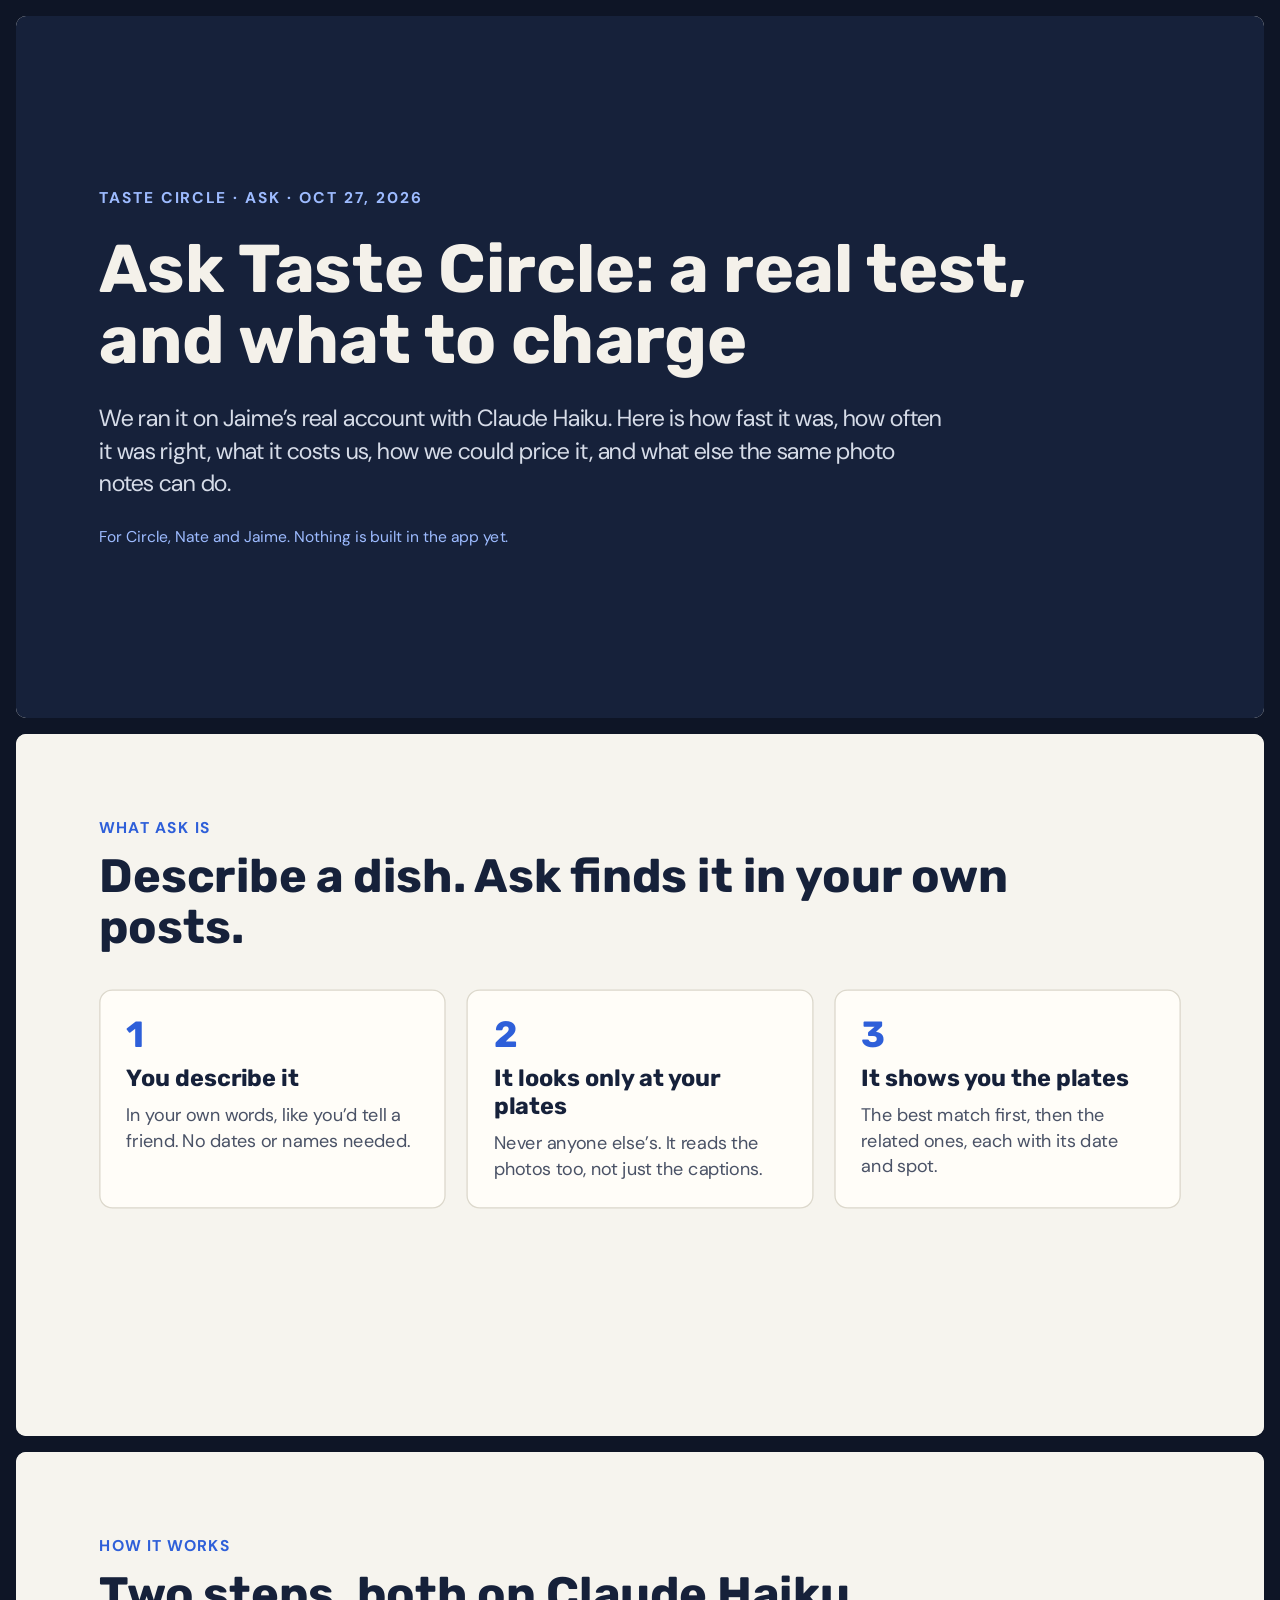
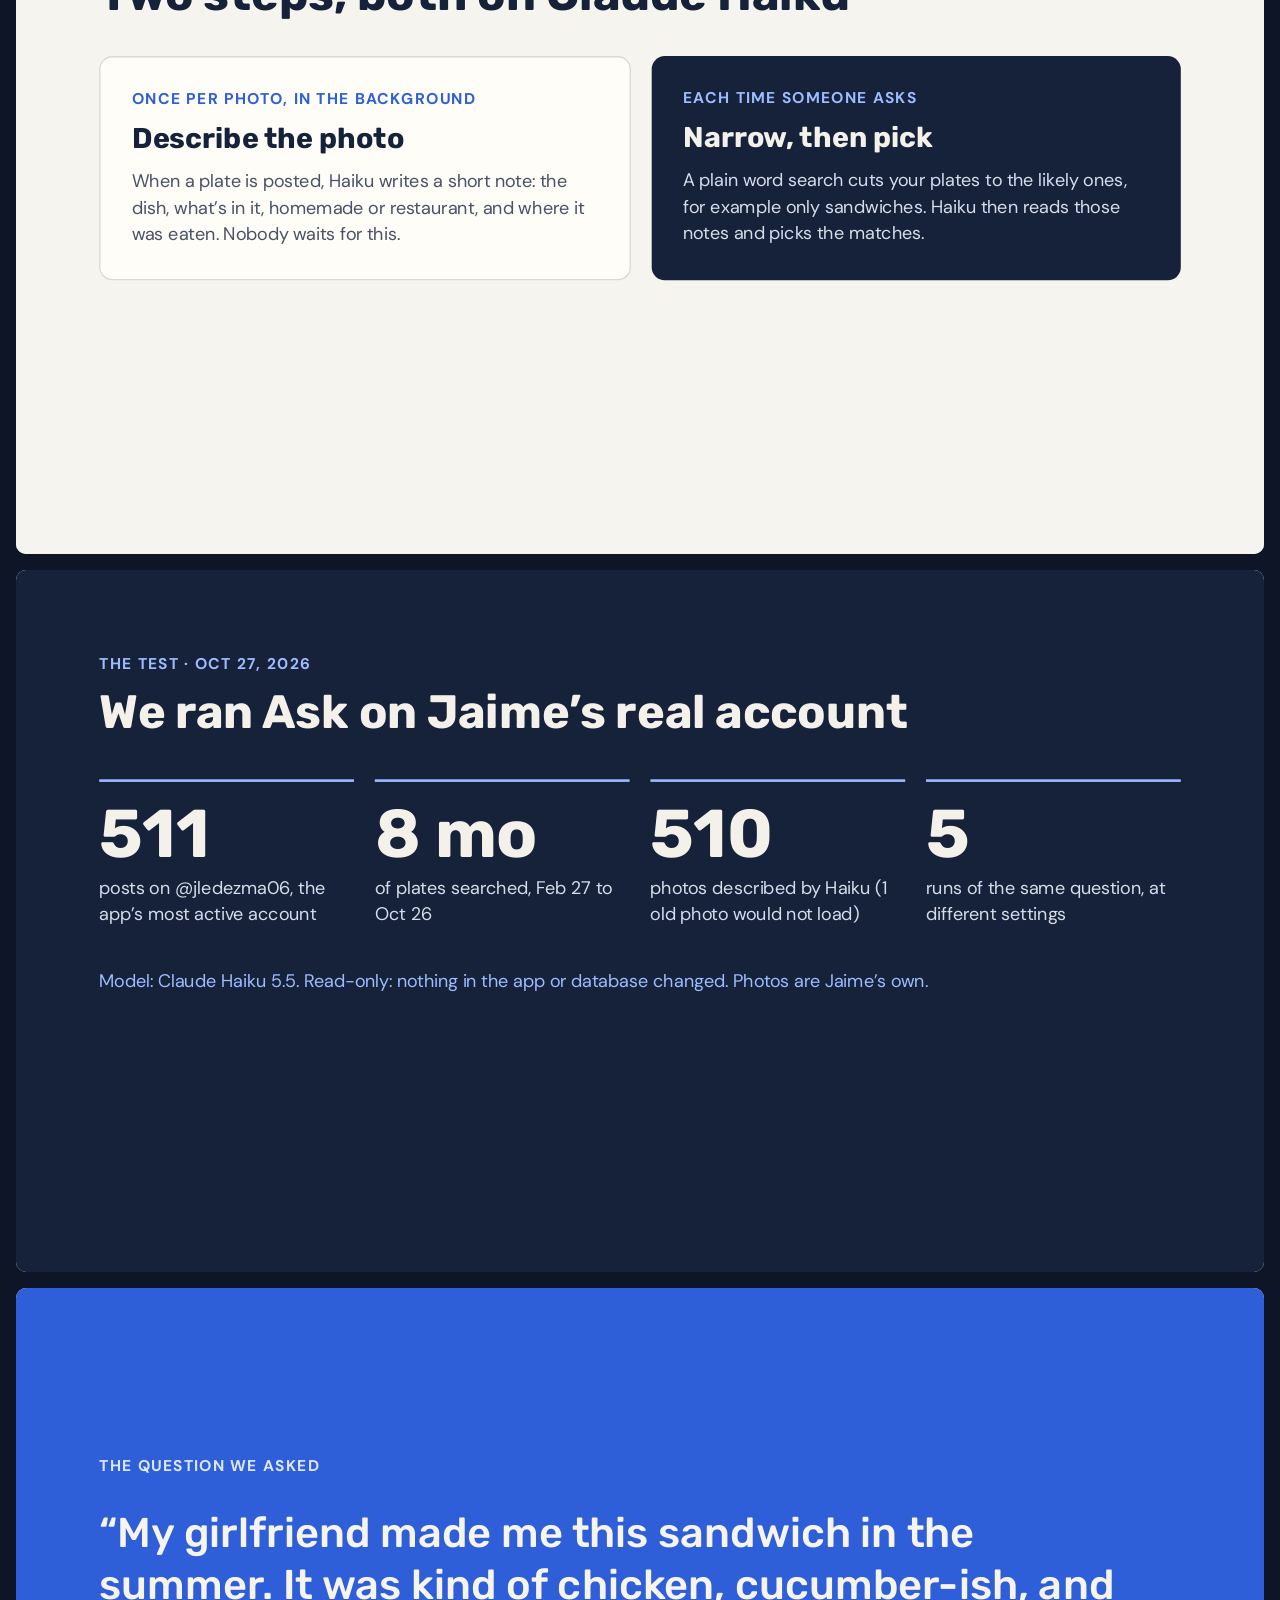
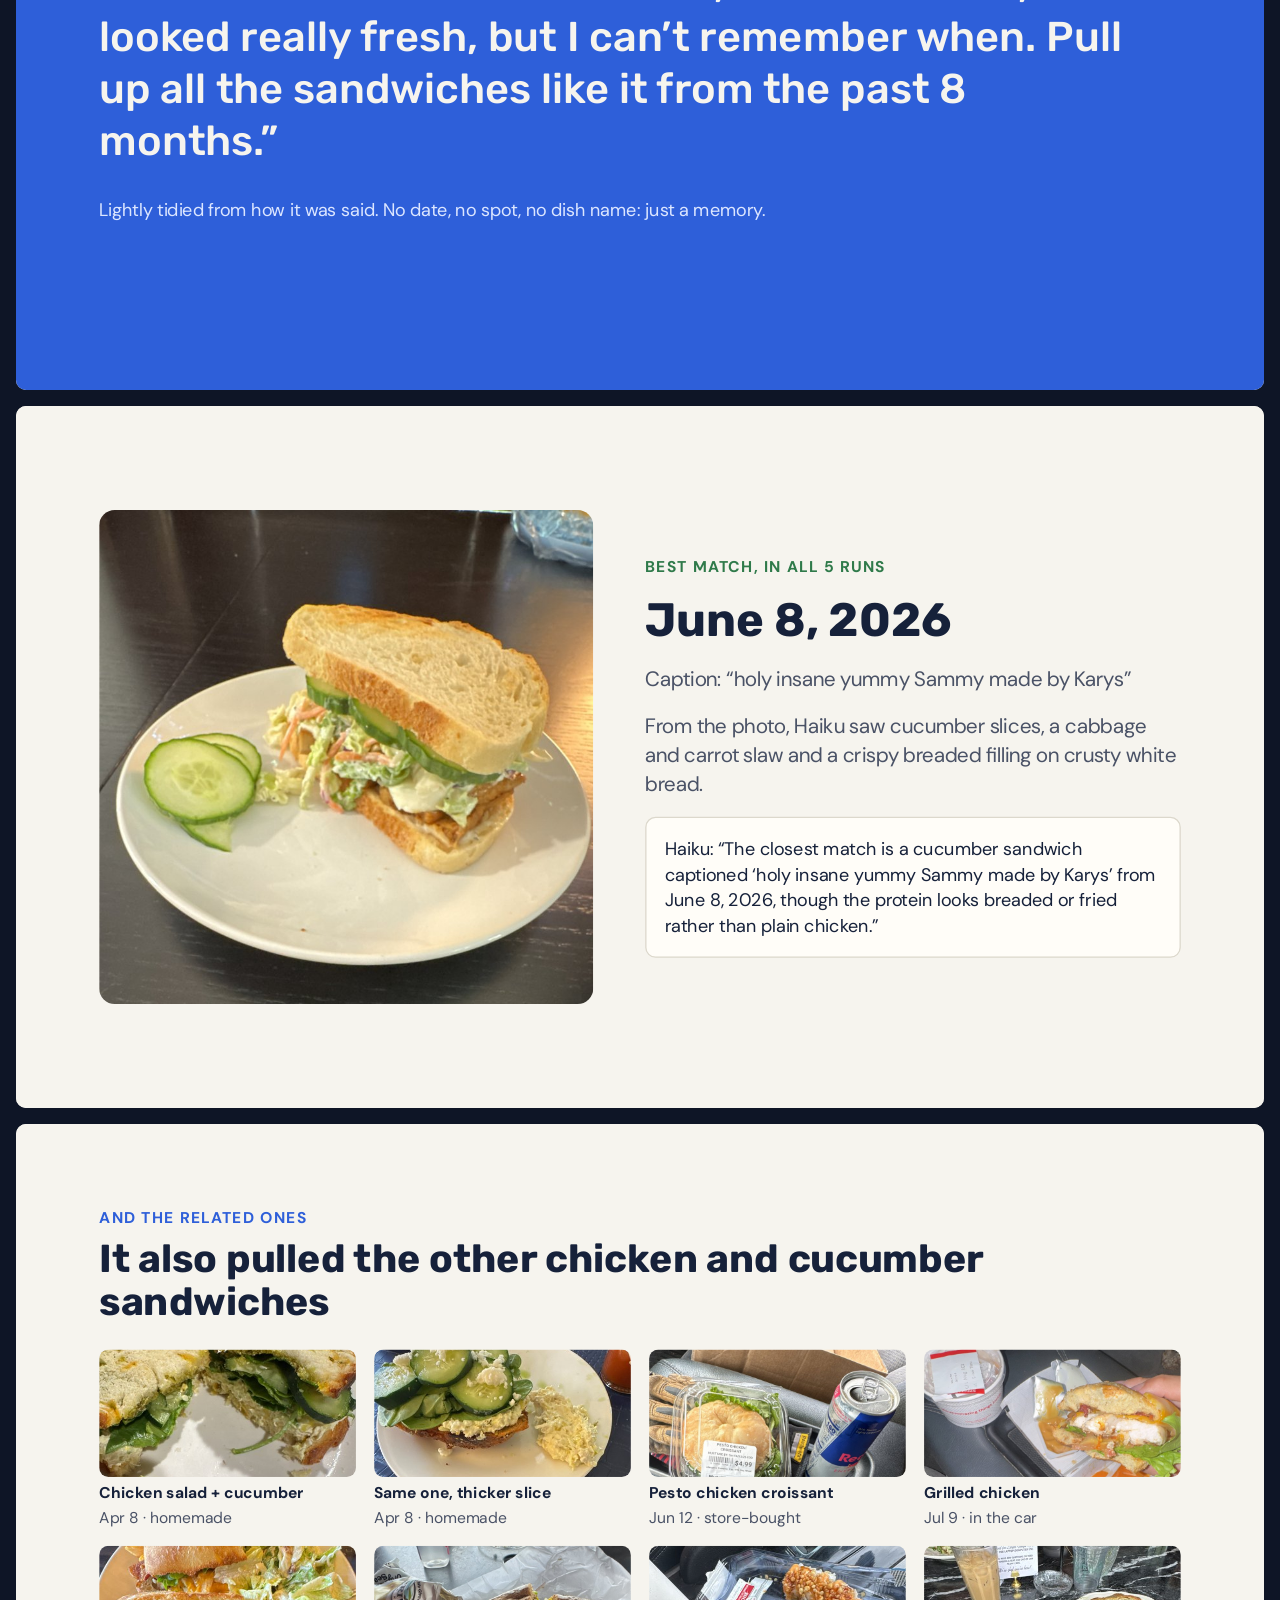
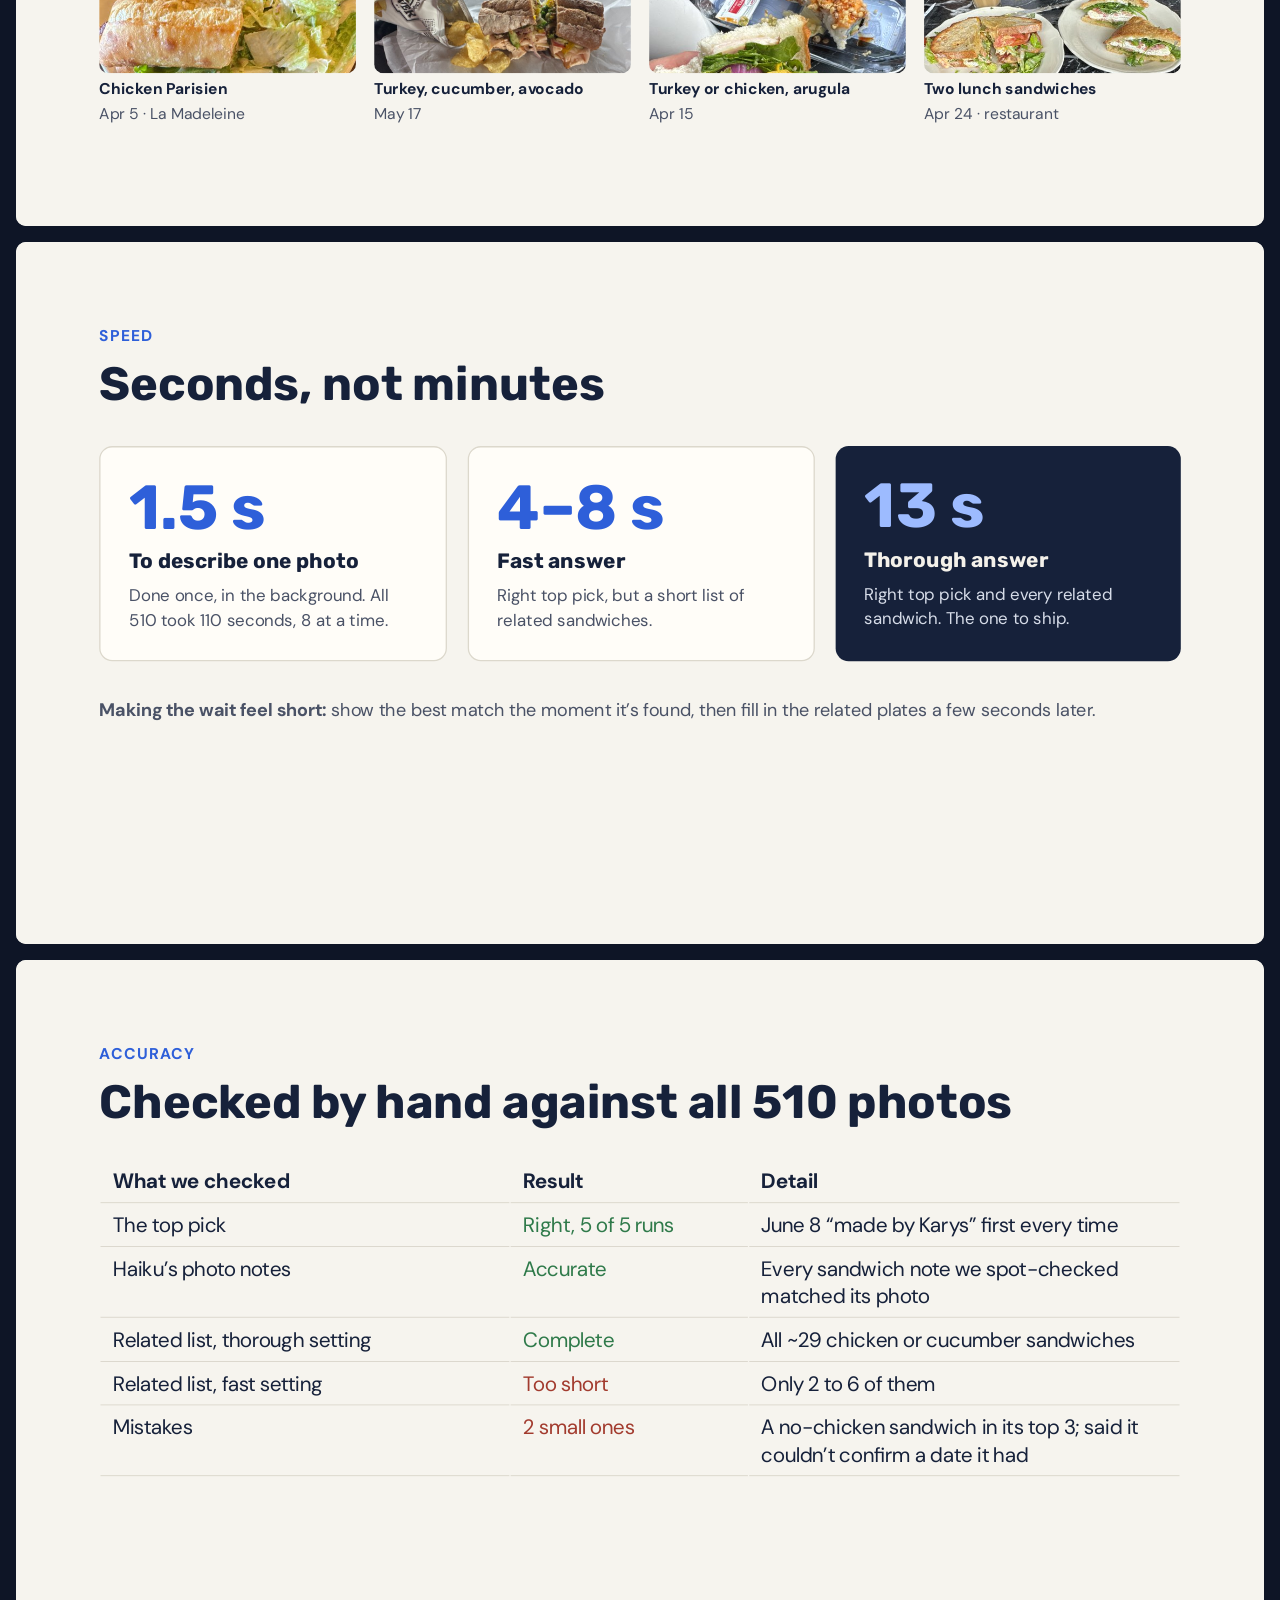
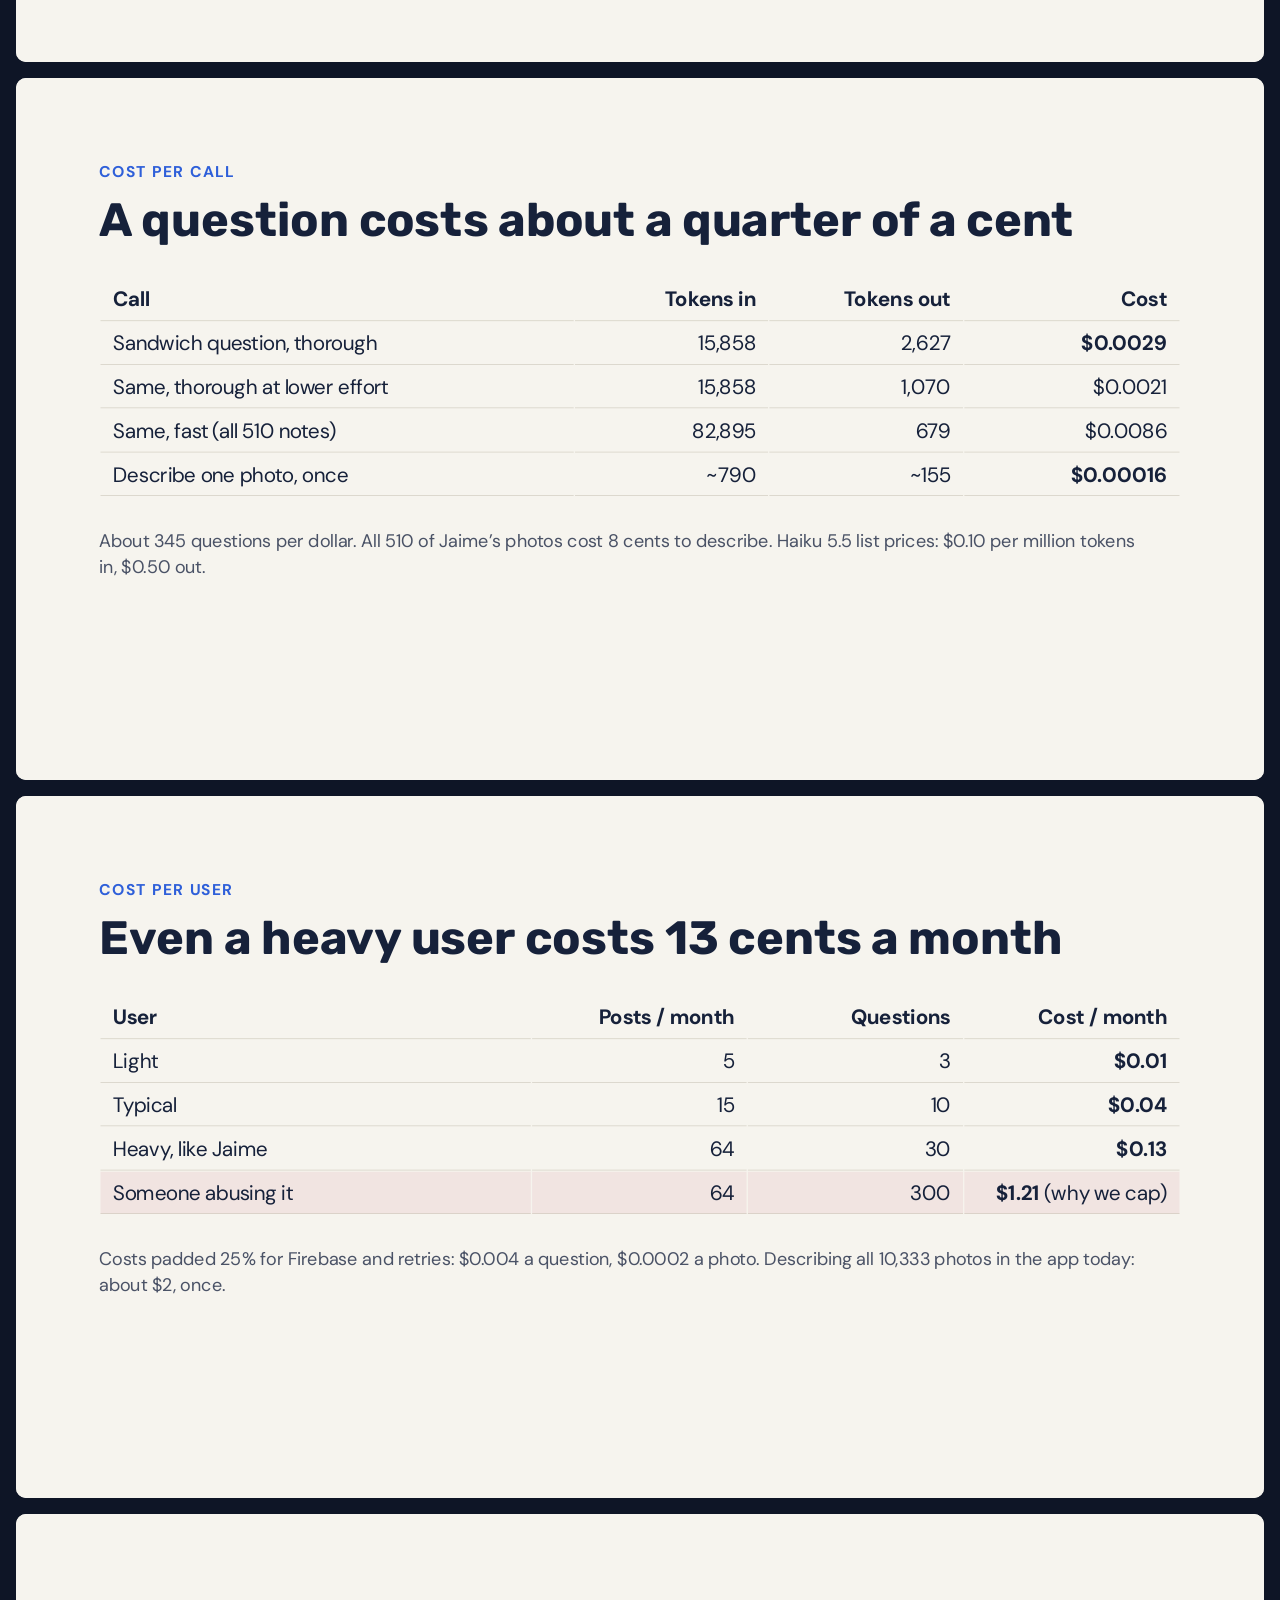
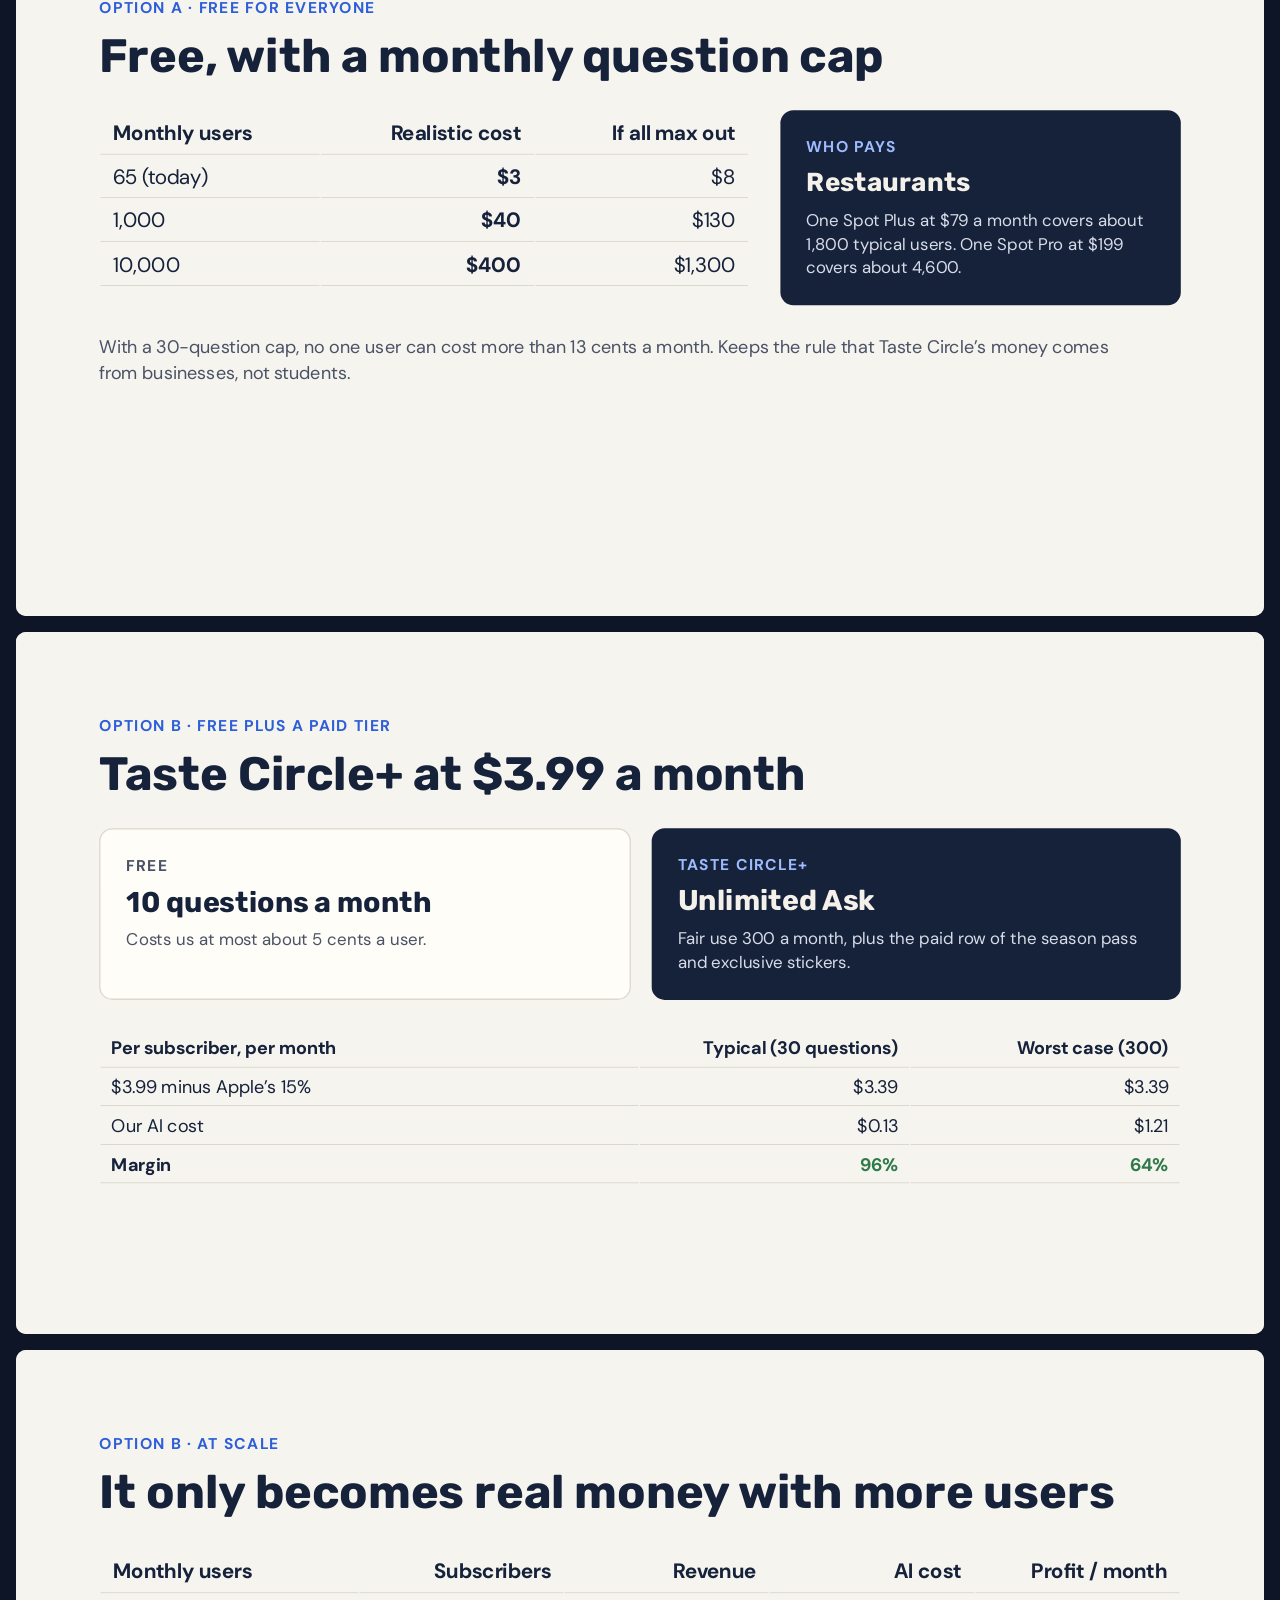
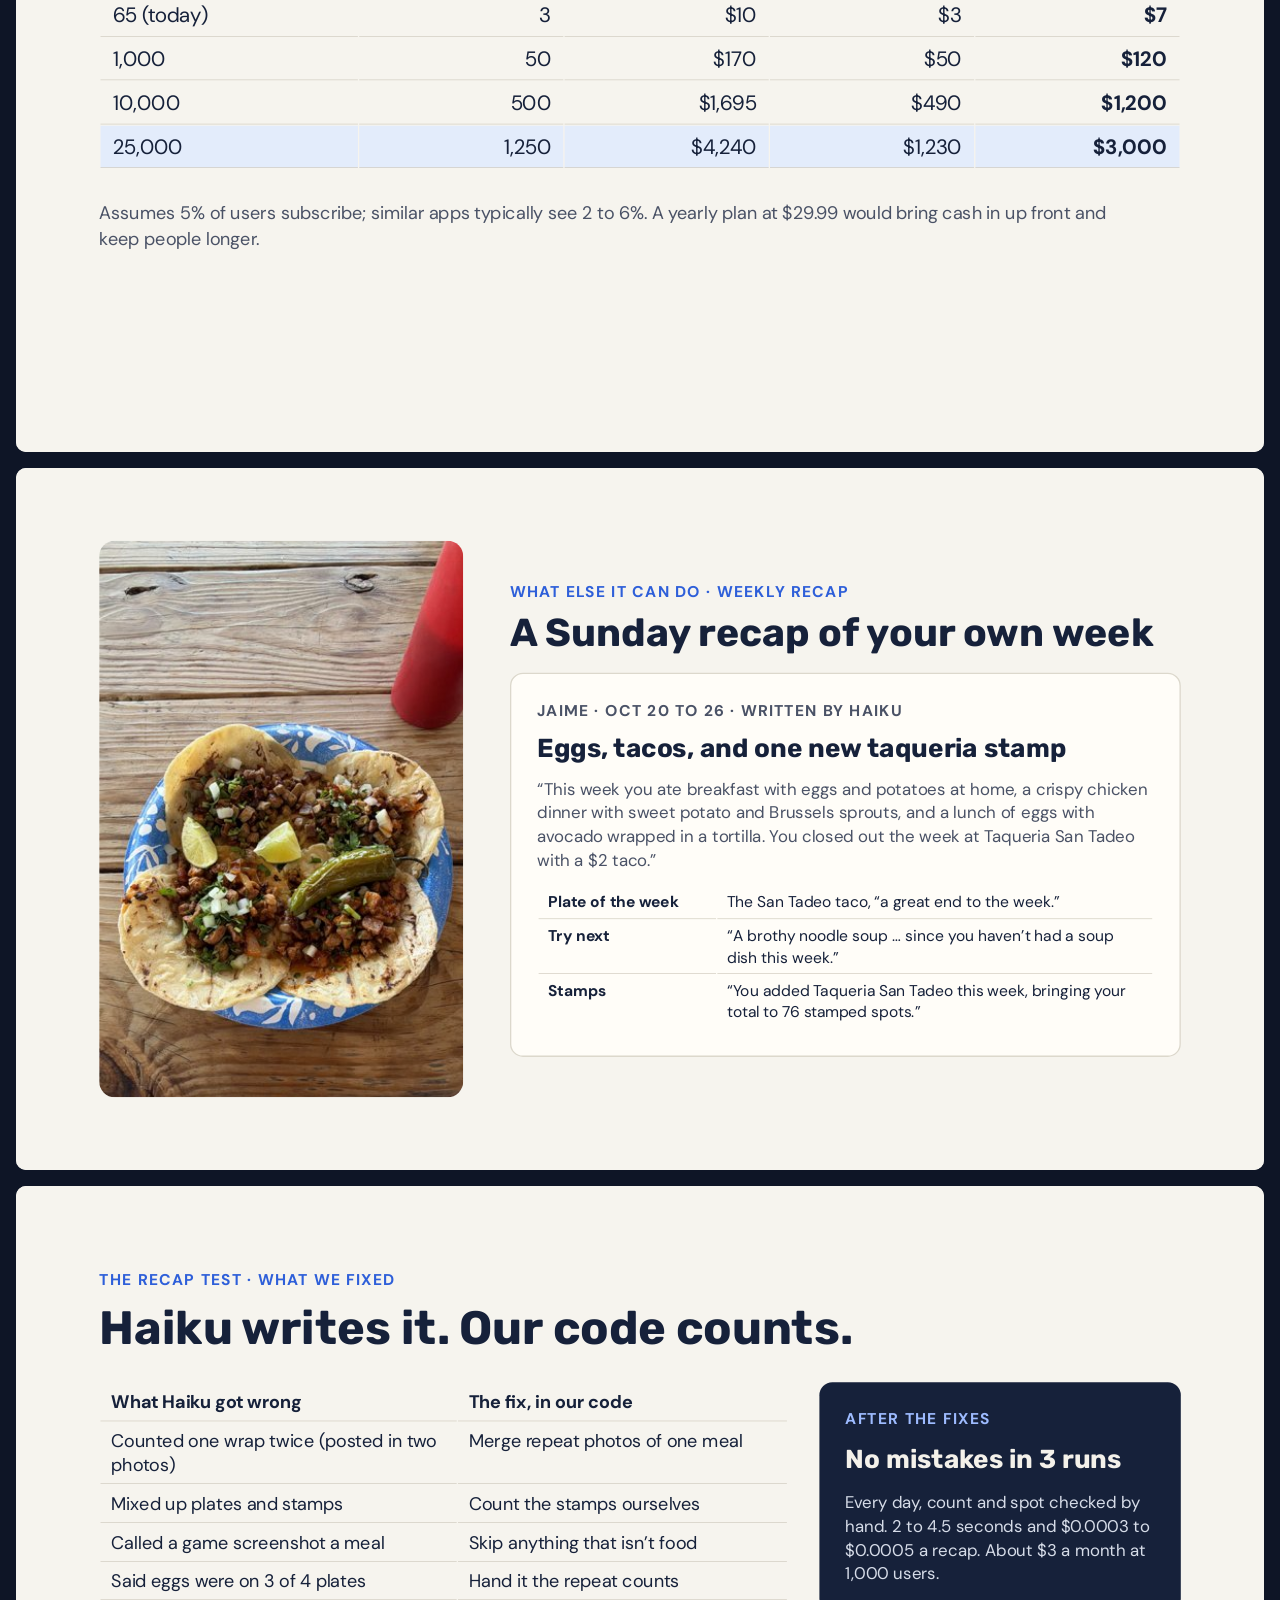
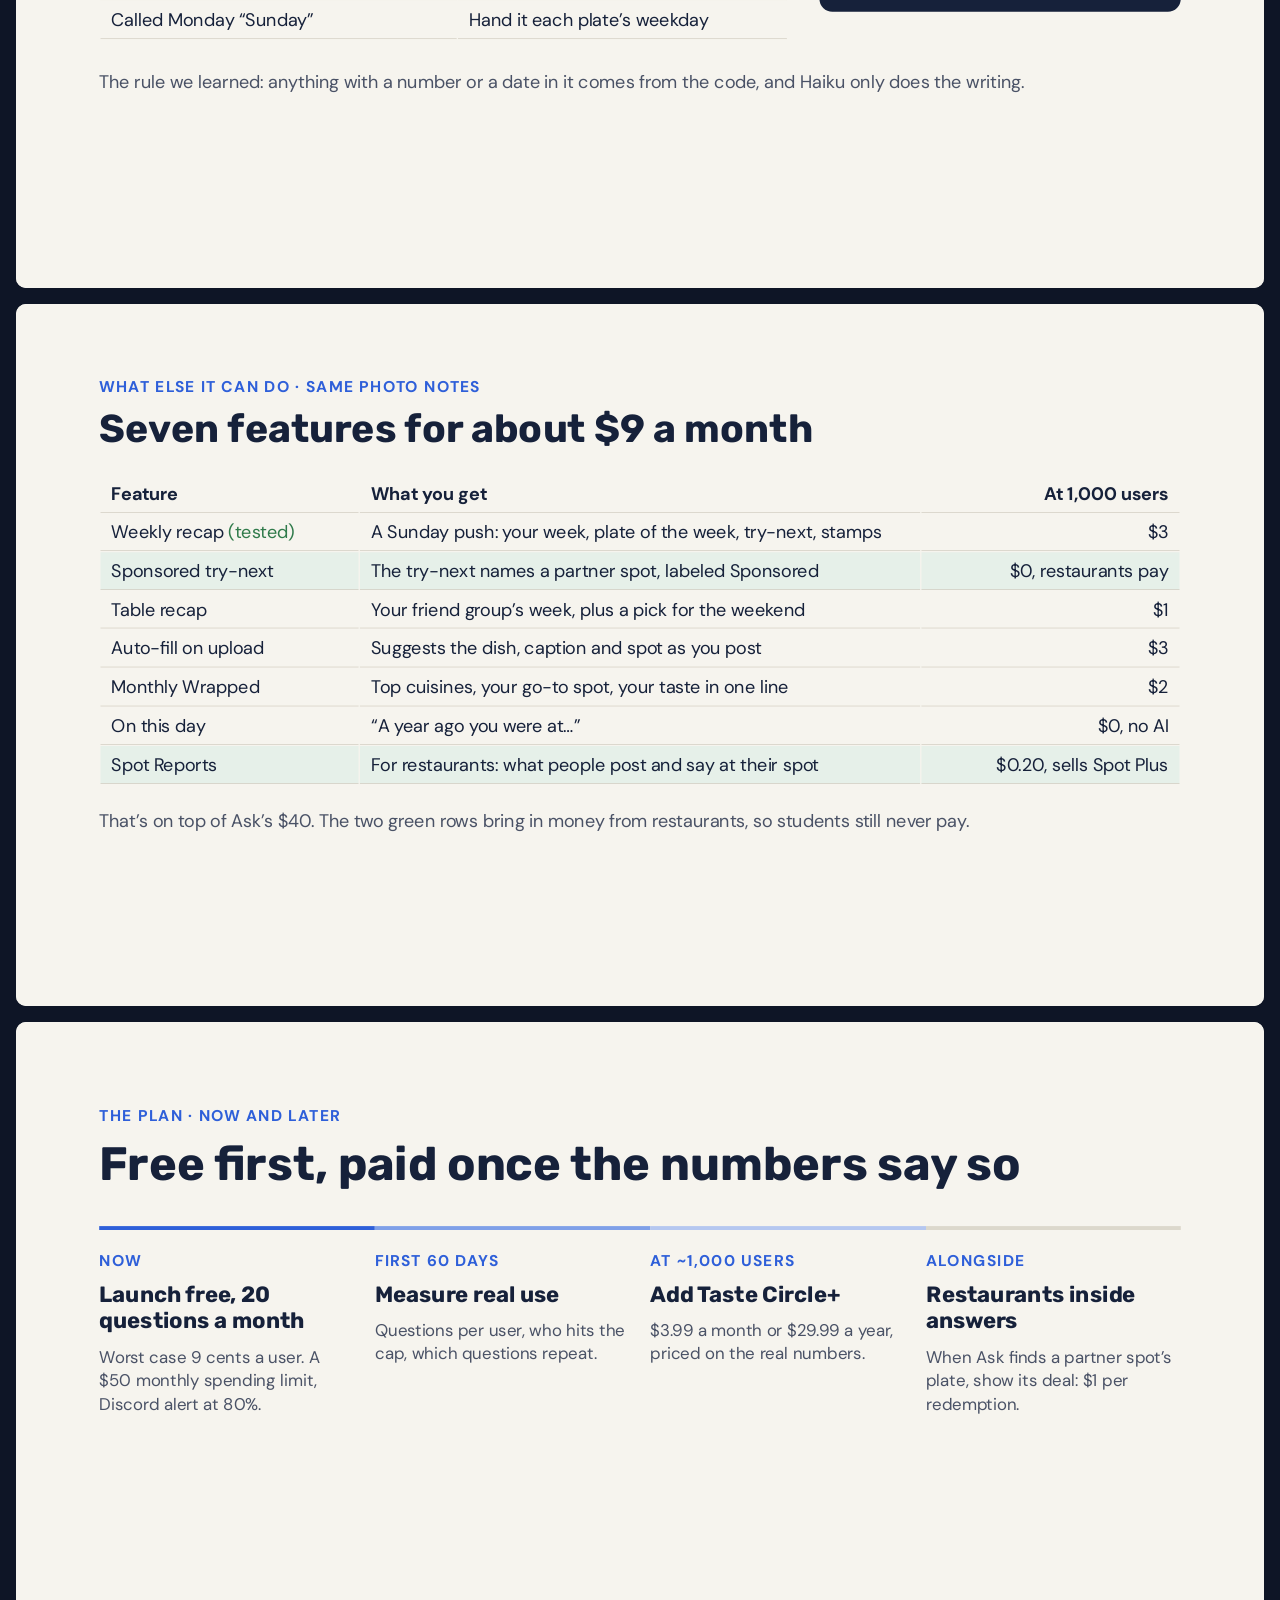
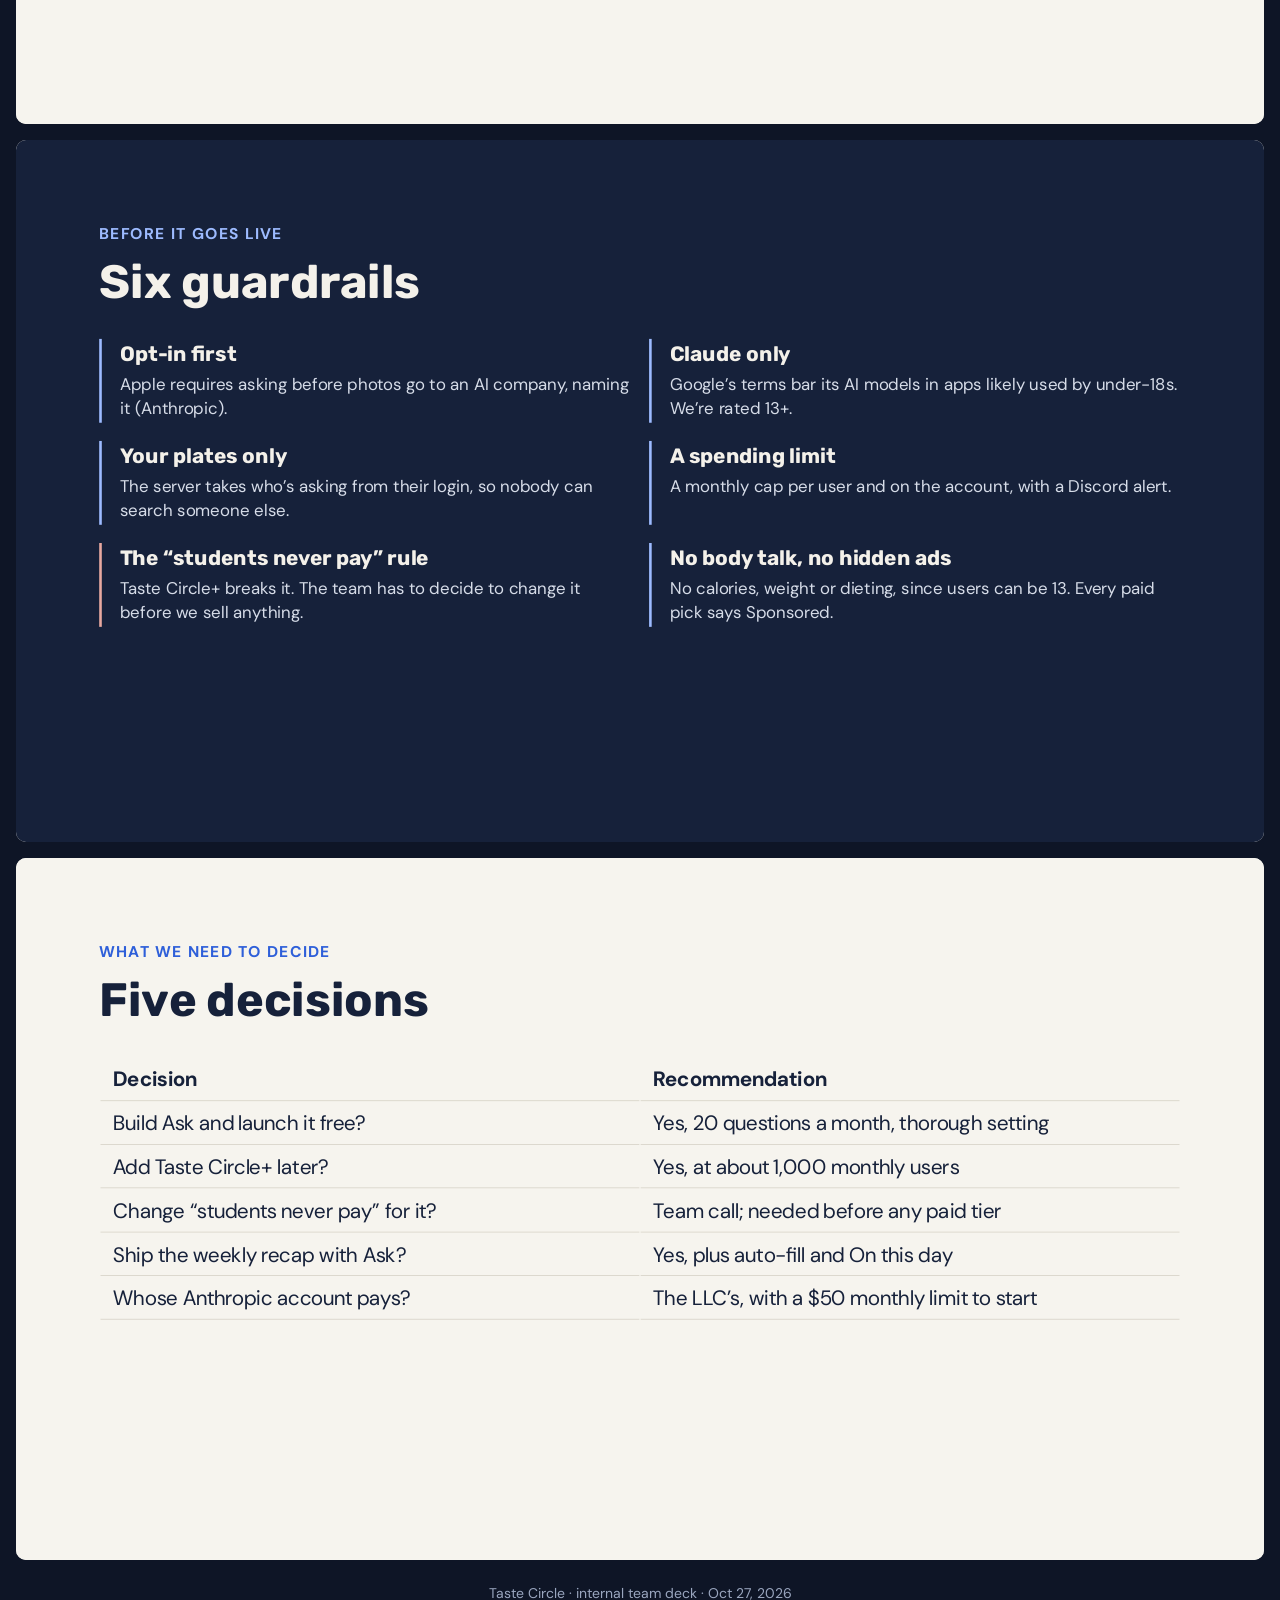
==== commit 7a2eb15a: "Ask team deck: weekly recap test and add-on features Co-Authored-By: Claude Opus 5.5 <noreply@anthro" ====
--- a/team/ask-pricing-q7m4/index.html
+++ b/team/ask-pricing-q7m4/index.html
@@ -20,15 +20,15 @@
 </head>
 <body>
 <main>
-<div class="slide" aria-label="Slide 1 of 17"><section id="cover" data-transition="fade" style="background:#16213A;color:#F4F1EA;font-family:'DM Sans', Arial, sans-serif;padding:128px;display:flex;flex-direction:column;justify-content:center;gap:40px">
+<div class="slide" aria-label="Slide 1 of 20"><section id="cover" data-transition="fade" style="background:#16213A;color:#F4F1EA;font-family:'DM Sans', Arial, sans-serif;padding:128px;display:flex;flex-direction:column;justify-content:center;gap:40px">
 <p style="font-size:24px;font-weight:700;letter-spacing:3px;color:#9DBBFF">TASTE CIRCLE · ASK · OCT 27, 2026</p>
 <h1 style="font-family:'Rubik', Arial, sans-serif;font-size:104px;font-weight:700;line-height:1.05;width:1450px">Ask Taste Circle: a real test, and what to charge</h1>
-<p style="font-size:36px;line-height:1.4;width:1300px;color:#D6DCE8">We ran it on Jaime’s real account with Claude Haiku. Here is how fast it was, how often it was right, what it costs us, and how we could price it now and later.</p>
+<p style="font-size:36px;line-height:1.4;width:1300px;color:#D6DCE8">We ran it on Jaime’s real account with Claude Haiku. Here is how fast it was, how often it was right, what it costs us, how we could price it, and what else the same photo notes can do.</p>
 <p style="font-size:24px;color:#9DBBFF">For Circle, Nate and Jaime. Nothing is built in the app yet.</p>
 
 </section>
 </div>
-<div class="slide" aria-label="Slide 2 of 17"><section id="what" data-transition="fade" style="background:#F6F4EE;color:#16213A;font-family:'DM Sans', Arial, sans-serif;padding:128px;display:flex;flex-direction:column;gap:56px">
+<div class="slide" aria-label="Slide 2 of 20"><section id="what" data-transition="fade" style="background:#F6F4EE;color:#16213A;font-family:'DM Sans', Arial, sans-serif;padding:128px;display:flex;flex-direction:column;gap:56px">
 <div style="display:flex;flex-direction:column;gap:20px">
 <p style="font-size:24px;font-weight:700;letter-spacing:2px;color:#2E5FD9">WHAT ASK IS</p>
 <h2 style="font-family:'Rubik', Arial, sans-serif;font-size:72px;font-weight:700;line-height:1.1;width:1500px">Describe a dish. Ask finds it in your own posts.</h2>
@@ -53,7 +53,7 @@
 
 </section>
 </div>
-<div class="slide" aria-label="Slide 3 of 17"><section id="how" data-transition="fade" style="background:#F6F4EE;color:#16213A;font-family:'DM Sans', Arial, sans-serif;padding:128px;display:flex;flex-direction:column;gap:56px">
+<div class="slide" aria-label="Slide 3 of 20"><section id="how" data-transition="fade" style="background:#F6F4EE;color:#16213A;font-family:'DM Sans', Arial, sans-serif;padding:128px;display:flex;flex-direction:column;gap:56px">
 <div style="display:flex;flex-direction:column;gap:20px">
 <p style="font-size:24px;font-weight:700;letter-spacing:2px;color:#2E5FD9">HOW IT WORKS</p>
 <h2 style="font-family:'Rubik', Arial, sans-serif;font-size:72px;font-weight:700;line-height:1.1">Two steps, both on Claude Haiku</h2>
@@ -73,7 +73,7 @@
 
 </section>
 </div>
-<div class="slide" aria-label="Slide 4 of 17"><section id="test" data-transition="fade" style="background:#16213A;color:#F4F1EA;font-family:'DM Sans', Arial, sans-serif;padding:128px;display:flex;flex-direction:column;gap:64px">
+<div class="slide" aria-label="Slide 4 of 20"><section id="test" data-transition="fade" style="background:#16213A;color:#F4F1EA;font-family:'DM Sans', Arial, sans-serif;padding:128px;display:flex;flex-direction:column;gap:64px">
 <div style="display:flex;flex-direction:column;gap:20px">
 <p style="font-size:24px;font-weight:700;letter-spacing:2px;color:#9DBBFF">THE TEST · OCT 27, 2026</p>
 <h2 style="font-family:'Rubik', Arial, sans-serif;font-size:72px;font-weight:700;line-height:1.1">We ran Ask on Jaime’s real account</h2>
@@ -100,14 +100,14 @@
 
 </section>
 </div>
-<div class="slide" aria-label="Slide 5 of 17"><section id="question" data-transition="fade" style="background:#2E5FD9;color:#F6F4EE;font-family:'DM Sans', Arial, sans-serif;padding:128px;display:flex;flex-direction:column;justify-content:center;gap:48px">
+<div class="slide" aria-label="Slide 5 of 20"><section id="question" data-transition="fade" style="background:#2E5FD9;color:#F6F4EE;font-family:'DM Sans', Arial, sans-serif;padding:128px;display:flex;flex-direction:column;justify-content:center;gap:48px">
 <p style="font-size:24px;font-weight:700;letter-spacing:2px;color:#DCE6FF">THE QUESTION WE ASKED</p>
 <p style="font-family:'Rubik', Arial, sans-serif;font-size:64px;font-weight:500;line-height:1.25;width:1600px">“My girlfriend made me this sandwich in the summer. It was kind of chicken, cucumber-ish, and looked really fresh, but I can’t remember when. Pull up all the sandwiches like it from the past 8 months.”</p>
 <p style="font-size:28px;color:#DCE6FF">Lightly tidied from how it was said. No date, no spot, no dish name: just a memory.</p>
 
 </section>
 </div>
-<div class="slide" aria-label="Slide 6 of 17"><section id="best" data-transition="fade" style="background:#F6F4EE;color:#16213A;font-family:'DM Sans', Arial, sans-serif;padding:128px;display:flex;flex-direction:row;align-items:center;gap:80px">
+<div class="slide" aria-label="Slide 6 of 20"><section id="best" data-transition="fade" style="background:#F6F4EE;color:#16213A;font-family:'DM Sans', Arial, sans-serif;padding:128px;display:flex;flex-direction:row;align-items:center;gap:80px">
 <img src="img/j280.jpg" alt="Jaime’s June 8 sandwich: crispy chicken, cucumber slices and slaw on crusty bread, cucumber slices on the side" style="width:760px;height:760px;object-fit:cover;border-radius:24px">
 <div style="flex:1;display:flex;flex-direction:column;gap:28px">
 <p style="font-size:24px;font-weight:700;letter-spacing:2px;color:#2F7A4A">BEST MATCH, IN ALL 5 RUNS</p>
@@ -119,7 +119,7 @@
 
 </section>
 </div>
-<div class="slide" aria-label="Slide 7 of 17"><section id="related" data-transition="fade" style="background:#F6F4EE;color:#16213A;font-family:'DM Sans', Arial, sans-serif;padding:128px;display:flex;flex-direction:column;gap:40px">
+<div class="slide" aria-label="Slide 7 of 20"><section id="related" data-transition="fade" style="background:#F6F4EE;color:#16213A;font-family:'DM Sans', Arial, sans-serif;padding:128px;display:flex;flex-direction:column;gap:40px">
 <div style="display:flex;flex-direction:column;gap:16px">
 <p style="font-size:24px;font-weight:700;letter-spacing:2px;color:#2E5FD9">AND THE RELATED ONES</p>
 <h2 style="font-family:'Rubik', Arial, sans-serif;font-size:60px;font-weight:700;line-height:1.1">It also pulled the other chicken and cucumber sandwiches</h2>
@@ -137,7 +137,7 @@
 
 </section>
 </div>
-<div class="slide" aria-label="Slide 8 of 17"><section id="speed" data-transition="fade" style="background:#F6F4EE;color:#16213A;font-family:'DM Sans', Arial, sans-serif;padding:128px;display:flex;flex-direction:column;gap:56px">
+<div class="slide" aria-label="Slide 8 of 20"><section id="speed" data-transition="fade" style="background:#F6F4EE;color:#16213A;font-family:'DM Sans', Arial, sans-serif;padding:128px;display:flex;flex-direction:column;gap:56px">
 <div style="display:flex;flex-direction:column;gap:20px">
 <p style="font-size:24px;font-weight:700;letter-spacing:2px;color:#2E5FD9">SPEED</p>
 <h2 style="font-family:'Rubik', Arial, sans-serif;font-size:72px;font-weight:700;line-height:1.1">Seconds, not minutes</h2>
@@ -163,7 +163,7 @@
 
 </section>
 </div>
-<div class="slide" aria-label="Slide 9 of 17"><section id="accuracy" data-transition="fade" style="background:#F6F4EE;color:#16213A;font-family:'DM Sans', Arial, sans-serif;padding:128px;display:flex;flex-direction:column;gap:48px">
+<div class="slide" aria-label="Slide 9 of 20"><section id="accuracy" data-transition="fade" style="background:#F6F4EE;color:#16213A;font-family:'DM Sans', Arial, sans-serif;padding:128px;display:flex;flex-direction:column;gap:48px">
 <div style="display:flex;flex-direction:column;gap:20px">
 <p style="font-size:24px;font-weight:700;letter-spacing:2px;color:#2E5FD9">ACCURACY</p>
 <h2 style="font-family:'Rubik', Arial, sans-serif;font-size:72px;font-weight:700;line-height:1.1">Checked by hand against all 510 photos</h2>
@@ -179,7 +179,7 @@
 
 </section>
 </div>
-<div class="slide" aria-label="Slide 10 of 17"><section id="percall" data-transition="fade" style="background:#F6F4EE;color:#16213A;font-family:'DM Sans', Arial, sans-serif;padding:128px;display:flex;flex-direction:column;gap:48px">
+<div class="slide" aria-label="Slide 10 of 20"><section id="percall" data-transition="fade" style="background:#F6F4EE;color:#16213A;font-family:'DM Sans', Arial, sans-serif;padding:128px;display:flex;flex-direction:column;gap:48px">
 <div style="display:flex;flex-direction:column;gap:20px">
 <p style="font-size:24px;font-weight:700;letter-spacing:2px;color:#2E5FD9">COST PER CALL</p>
 <h2 style="font-family:'Rubik', Arial, sans-serif;font-size:72px;font-weight:700;line-height:1.1">A question costs about a quarter of a cent</h2>
@@ -195,7 +195,7 @@
 
 </section>
 </div>
-<div class="slide" aria-label="Slide 11 of 17"><section id="peruser" data-transition="fade" style="background:#F6F4EE;color:#16213A;font-family:'DM Sans', Arial, sans-serif;padding:128px;display:flex;flex-direction:column;gap:48px">
+<div class="slide" aria-label="Slide 11 of 20"><section id="peruser" data-transition="fade" style="background:#F6F4EE;color:#16213A;font-family:'DM Sans', Arial, sans-serif;padding:128px;display:flex;flex-direction:column;gap:48px">
 <div style="display:flex;flex-direction:column;gap:20px">
 <p style="font-size:24px;font-weight:700;letter-spacing:2px;color:#2E5FD9">COST PER USER</p>
 <h2 style="font-family:'Rubik', Arial, sans-serif;font-size:72px;font-weight:700;line-height:1.1">Even a heavy user costs 13 cents a month</h2>
@@ -211,7 +211,7 @@
 
 </section>
 </div>
-<div class="slide" aria-label="Slide 12 of 17"><section id="free" data-transition="fade" style="background:#F6F4EE;color:#16213A;font-family:'DM Sans', Arial, sans-serif;padding:128px;display:flex;flex-direction:column;gap:44px">
+<div class="slide" aria-label="Slide 12 of 20"><section id="free" data-transition="fade" style="background:#F6F4EE;color:#16213A;font-family:'DM Sans', Arial, sans-serif;padding:128px;display:flex;flex-direction:column;gap:44px">
 <div style="display:flex;flex-direction:column;gap:20px">
 <p style="font-size:24px;font-weight:700;letter-spacing:2px;color:#2E5FD9">OPTION A · FREE FOR EVERYONE</p>
 <h2 style="font-family:'Rubik', Arial, sans-serif;font-size:72px;font-weight:700;line-height:1.1">Free, with a monthly question cap</h2>
@@ -233,7 +233,7 @@
 
 </section>
 </div>
-<div class="slide" aria-label="Slide 13 of 17"><section id="paid" data-transition="fade" style="background:#F6F4EE;color:#16213A;font-family:'DM Sans', Arial, sans-serif;padding:128px;display:flex;flex-direction:column;gap:44px">
+<div class="slide" aria-label="Slide 13 of 20"><section id="paid" data-transition="fade" style="background:#F6F4EE;color:#16213A;font-family:'DM Sans', Arial, sans-serif;padding:128px;display:flex;flex-direction:column;gap:44px">
 <div style="display:flex;flex-direction:column;gap:20px">
 <p style="font-size:24px;font-weight:700;letter-spacing:2px;color:#2E5FD9">OPTION B · FREE PLUS A PAID TIER</p>
 <h2 style="font-family:'Rubik', Arial, sans-serif;font-size:72px;font-weight:700;line-height:1.1">Taste Circle+ at $3.99 a month</h2>
@@ -259,7 +259,7 @@
 
 </section>
 </div>
-<div class="slide" aria-label="Slide 14 of 17"><section id="profit" data-transition="fade" style="background:#F6F4EE;color:#16213A;font-family:'DM Sans', Arial, sans-serif;padding:128px;display:flex;flex-direction:column;gap:48px">
+<div class="slide" aria-label="Slide 14 of 20"><section id="profit" data-transition="fade" style="background:#F6F4EE;color:#16213A;font-family:'DM Sans', Arial, sans-serif;padding:128px;display:flex;flex-direction:column;gap:48px">
 <div style="display:flex;flex-direction:column;gap:20px">
 <p style="font-size:24px;font-weight:700;letter-spacing:2px;color:#2E5FD9">OPTION B · AT SCALE</p>
 <h2 style="font-family:'Rubik', Arial, sans-serif;font-size:72px;font-weight:700;line-height:1.1">It only becomes real money with more users</h2>
@@ -275,7 +275,71 @@
 
 </section>
 </div>
-<div class="slide" aria-label="Slide 15 of 17"><section id="future" data-transition="fade" style="background:#F6F4EE;color:#16213A;font-family:'DM Sans', Arial, sans-serif;padding:128px;display:flex;flex-direction:column;gap:56px">
+<div class="slide" aria-label="Slide 15 of 20"><section id="weekly" data-transition="fade" style="background:#F6F4EE;color:#16213A;font-family:'DM Sans', Arial, sans-serif;padding:112px 128px;display:flex;flex-direction:row;align-items:center;gap:72px">
+<img src="img/j000.jpg" alt="Jaime’s plate of the week: two street tacos with onion, cilantro, lime and a roasted jalapeño at Taqueria San Tadeo" style="width:560px;height:856px;object-fit:cover;object-position:50% 12%;border-radius:24px">
+<div style="flex:1;display:flex;flex-direction:column;gap:28px">
+<div style="display:flex;flex-direction:column;gap:16px">
+<p style="font-size:24px;font-weight:700;letter-spacing:2px;color:#2E5FD9">WHAT ELSE IT CAN DO · WEEKLY RECAP</p>
+<h2 style="font-family:'Rubik', Arial, sans-serif;font-size:60px;font-weight:700;line-height:1.1">A Sunday recap of your own week</h2>
+</div>
+<div style="display:flex;flex-direction:column;gap:20px;background:#FFFDF8;border:2px solid #DCD8CC;border-radius:20px;padding:40px">
+<p style="font-size:24px;font-weight:700;letter-spacing:2px;color:#4A5266">JAIME · OCT 20 TO 26 · WRITTEN BY HAIKU</p>
+<h3 style="font-family:'Rubik', Arial, sans-serif;font-size:40px;font-weight:700;line-height:1.2">Eggs, tacos, and one new taqueria stamp</h3>
+<p style="font-size:26px;line-height:1.4;color:#4A5266">“This week you ate breakfast with eggs and potatoes at home, a crispy chicken dinner with sweet potato and Brussels sprouts, and a lunch of eggs with avocado wrapped in a tortilla. You closed out the week at Taqueria San Tadeo with a $2 taco.”</p>
+<table style="font-size:24px;line-height:1.35;color:#16213A;width:100%">
+<tr><td style="width:29%;font-weight:700;white-space:nowrap">Plate of the week</td><td>The San Tadeo taco, “a great end to the week.”</td></tr>
+<tr><td style="font-weight:700">Try next</td><td>“A brothy noodle soup … since you haven’t had a soup dish this week.”</td></tr>
+<tr><td style="font-weight:700;border-bottom:none">Stamps</td><td style="border-bottom:none">“You added Taqueria San Tadeo this week, bringing your total to 76 stamped spots.”</td></tr>
+</table>
+</div>
+</div>
+
+</section>
+</div>
+<div class="slide" aria-label="Slide 16 of 20"><section id="weeklytest" data-transition="fade" style="background:#F6F4EE;color:#16213A;font-family:'DM Sans', Arial, sans-serif;padding:128px;display:flex;flex-direction:column;gap:44px">
+<div style="display:flex;flex-direction:column;gap:20px">
+<p style="font-size:24px;font-weight:700;letter-spacing:2px;color:#2E5FD9">THE RECAP TEST · WHAT WE FIXED</p>
+<h2 style="font-family:'Rubik', Arial, sans-serif;font-size:72px;font-weight:700;line-height:1.1">Haiku writes it. Our code counts.</h2>
+</div>
+<div style="display:flex;gap:48px;align-items:start">
+<table style="font-size:28px;color:#16213A;width:1060px">
+<tr><th style="width:52%;text-align:left">What Haiku got wrong</th><th style="width:48%;text-align:left">The fix, in our code</th></tr>
+<tr><td>Counted one wrap twice (posted in two photos)</td><td>Merge repeat photos of one meal</td></tr>
+<tr><td>Mixed up plates and stamps</td><td>Count the stamps ourselves</td></tr>
+<tr><td>Called a game screenshot a meal</td><td>Skip anything that isn’t food</td></tr>
+<tr><td>Said eggs were on 3 of 4 plates</td><td>Hand it the repeat counts</td></tr>
+<tr><td>Called Monday “Sunday”</td><td>Hand it each plate’s weekday</td></tr>
+</table>
+<div style="flex:1;display:flex;flex-direction:column;gap:24px;background:#16213A;color:#F4F1EA;padding:40px;border-radius:20px">
+<p style="font-size:24px;font-weight:700;letter-spacing:2px;color:#9DBBFF">AFTER THE FIXES</p>
+<p style="font-family:'Rubik', Arial, sans-serif;font-size:40px;font-weight:700;line-height:1.2">No mistakes in 3 runs</p>
+<p style="font-size:26px;line-height:1.4;color:#D6DCE8">Every day, count and spot checked by hand. 2 to 4.5 seconds and $0.0003 to $0.0005 a recap. About $3 a month at 1,000 users.</p>
+</div>
+</div>
+<p style="font-size:28px;line-height:1.4;color:#4A5266;width:1600px">The rule we learned: anything with a number or a date in it comes from the code, and Haiku only does the writing.</p>
+
+</section>
+</div>
+<div class="slide" aria-label="Slide 17 of 20"><section id="addons" data-transition="fade" style="background:#F6F4EE;color:#16213A;font-family:'DM Sans', Arial, sans-serif;padding:112px 128px;display:flex;flex-direction:column;gap:36px">
+<div style="display:flex;flex-direction:column;gap:16px">
+<p style="font-size:24px;font-weight:700;letter-spacing:2px;color:#2E5FD9">WHAT ELSE IT CAN DO · SAME PHOTO NOTES</p>
+<h2 style="font-family:'Rubik', Arial, sans-serif;font-size:60px;font-weight:700;line-height:1.1">Seven features for about $9 a month</h2>
+</div>
+<table style="font-size:28px;color:#16213A;width:1664px">
+<tr><th style="width:24%;text-align:left">Feature</th><th style="width:52%;text-align:left">What you get</th><th style="width:24%;text-align:right">At 1,000 users</th></tr>
+<tr><td>Weekly recap <span style="color:#2F7A4A">(tested)</span></td><td>A Sunday push: your week, plate of the week, try-next, stamps</td><td style="text-align:right">$3</td></tr>
+<tr style="background:#E6F0E9"><td>Sponsored try-next</td><td>The try-next names a partner spot, labeled Sponsored</td><td style="text-align:right">$0, restaurants pay</td></tr>
+<tr><td>Table recap</td><td>Your friend group’s week, plus a pick for the weekend</td><td style="text-align:right">$1</td></tr>
+<tr><td>Auto-fill on upload</td><td>Suggests the dish, caption and spot as you post</td><td style="text-align:right">$3</td></tr>
+<tr><td>Monthly Wrapped</td><td>Top cuisines, your go-to spot, your taste in one line</td><td style="text-align:right">$2</td></tr>
+<tr><td>On this day</td><td>“A year ago you were at…”</td><td style="text-align:right">$0, no AI</td></tr>
+<tr style="background:#E6F0E9"><td>Spot Reports</td><td>For restaurants: what people post and say at their spot</td><td style="text-align:right">$0.20, sells Spot Plus</td></tr>
+</table>
+<p style="font-size:28px;line-height:1.4;color:#4A5266;width:1600px">That’s on top of Ask’s $40. The two green rows bring in money from restaurants, so students still never pay.</p>
+
+</section>
+</div>
+<div class="slide" aria-label="Slide 18 of 20"><section id="future" data-transition="fade" style="background:#F6F4EE;color:#16213A;font-family:'DM Sans', Arial, sans-serif;padding:128px;display:flex;flex-direction:column;gap:56px">
 <div style="display:flex;flex-direction:column;gap:20px">
 <p style="font-size:24px;font-weight:700;letter-spacing:2px;color:#2E5FD9">THE PLAN · NOW AND LATER</p>
 <h2 style="font-family:'Rubik', Arial, sans-serif;font-size:72px;font-weight:700;line-height:1.1">Free first, paid once the numbers say so</h2>
@@ -305,10 +369,10 @@
 
 </section>
 </div>
-<div class="slide" aria-label="Slide 16 of 17"><section id="guardrails" data-transition="fade" style="background:#16213A;color:#F4F1EA;font-family:'DM Sans', Arial, sans-serif;padding:128px;display:flex;flex-direction:column;gap:48px">
+<div class="slide" aria-label="Slide 19 of 20"><section id="guardrails" data-transition="fade" style="background:#16213A;color:#F4F1EA;font-family:'DM Sans', Arial, sans-serif;padding:128px;display:flex;flex-direction:column;gap:48px">
 <div style="display:flex;flex-direction:column;gap:20px">
 <p style="font-size:24px;font-weight:700;letter-spacing:2px;color:#9DBBFF">BEFORE IT GOES LIVE</p>
-<h2 style="font-family:'Rubik', Arial, sans-serif;font-size:72px;font-weight:700;line-height:1.1">Five guardrails</h2>
+<h2 style="font-family:'Rubik', Arial, sans-serif;font-size:72px;font-weight:700;line-height:1.1">Six guardrails</h2>
 </div>
 <div style="display:grid;grid-template-columns:1fr 1fr;gap:28px">
 <div style="display:flex;flex-direction:column;gap:10px;border-left:4px solid #9DBBFF;padding:4px 0 4px 28px"><h3 style="font-family:'Rubik', Arial, sans-serif;font-size:32px;font-weight:700">Opt-in first</h3><p style="font-size:26px;line-height:1.4;color:#D6DCE8">Apple requires asking before photos go to an AI company, naming it (Anthropic).</p></div>
@@ -316,20 +380,22 @@
 <div style="display:flex;flex-direction:column;gap:10px;border-left:4px solid #9DBBFF;padding:4px 0 4px 28px"><h3 style="font-family:'Rubik', Arial, sans-serif;font-size:32px;font-weight:700">Your plates only</h3><p style="font-size:26px;line-height:1.4;color:#D6DCE8">The server takes who’s asking from their login, so nobody can search someone else.</p></div>
 <div style="display:flex;flex-direction:column;gap:10px;border-left:4px solid #9DBBFF;padding:4px 0 4px 28px"><h3 style="font-family:'Rubik', Arial, sans-serif;font-size:32px;font-weight:700">A spending limit</h3><p style="font-size:26px;line-height:1.4;color:#D6DCE8">A monthly cap per user and on the account, with a Discord alert.</p></div>
 <div style="display:flex;flex-direction:column;gap:10px;border-left:4px solid #E8A9A0;padding:4px 0 4px 28px"><h3 style="font-family:'Rubik', Arial, sans-serif;font-size:32px;font-weight:700">The “students never pay” rule</h3><p style="font-size:26px;line-height:1.4;color:#D6DCE8">Taste Circle+ breaks it. The team has to decide to change it before we sell anything.</p></div>
-</div>
-
-</section>
-</div>
-<div class="slide" aria-label="Slide 17 of 17"><section id="decide" data-transition="fade" style="background:#F6F4EE;color:#16213A;font-family:'DM Sans', Arial, sans-serif;padding:128px;display:flex;flex-direction:column;gap:48px">
+<div style="display:flex;flex-direction:column;gap:10px;border-left:4px solid #9DBBFF;padding:4px 0 4px 28px"><h3 style="font-family:'Rubik', Arial, sans-serif;font-size:32px;font-weight:700">No body talk, no hidden ads</h3><p style="font-size:26px;line-height:1.4;color:#D6DCE8">No calories, weight or dieting, since users can be 13. Every paid pick says Sponsored.</p></div>
+</div>
+
+</section>
+</div>
+<div class="slide" aria-label="Slide 20 of 20"><section id="decide" data-transition="fade" style="background:#F6F4EE;color:#16213A;font-family:'DM Sans', Arial, sans-serif;padding:128px;display:flex;flex-direction:column;gap:48px">
 <div style="display:flex;flex-direction:column;gap:20px">
 <p style="font-size:24px;font-weight:700;letter-spacing:2px;color:#2E5FD9">WHAT WE NEED TO DECIDE</p>
-<h2 style="font-family:'Rubik', Arial, sans-serif;font-size:72px;font-weight:700;line-height:1.1">Four decisions</h2>
+<h2 style="font-family:'Rubik', Arial, sans-serif;font-size:72px;font-weight:700;line-height:1.1">Five decisions</h2>
 </div>
 <table style="font-size:32px;color:#16213A;width:1664px">
 <tr><th style="width:50%;text-align:left">Decision</th><th style="width:50%;text-align:left">Recommendation</th></tr>
 <tr><td>Build Ask and launch it free?</td><td>Yes, 20 questions a month, thorough setting</td></tr>
 <tr><td>Add Taste Circle+ later?</td><td>Yes, at about 1,000 monthly users</td></tr>
 <tr><td>Change “students never pay” for it?</td><td>Team call; needed before any paid tier</td></tr>
+<tr><td>Ship the weekly recap with Ask?</td><td>Yes, plus auto-fill and On this day</td></tr>
 <tr><td>Whose Anthropic account pays?</td><td>The LLC’s, with a $50 monthly limit to start</td></tr>
 </table>
 
